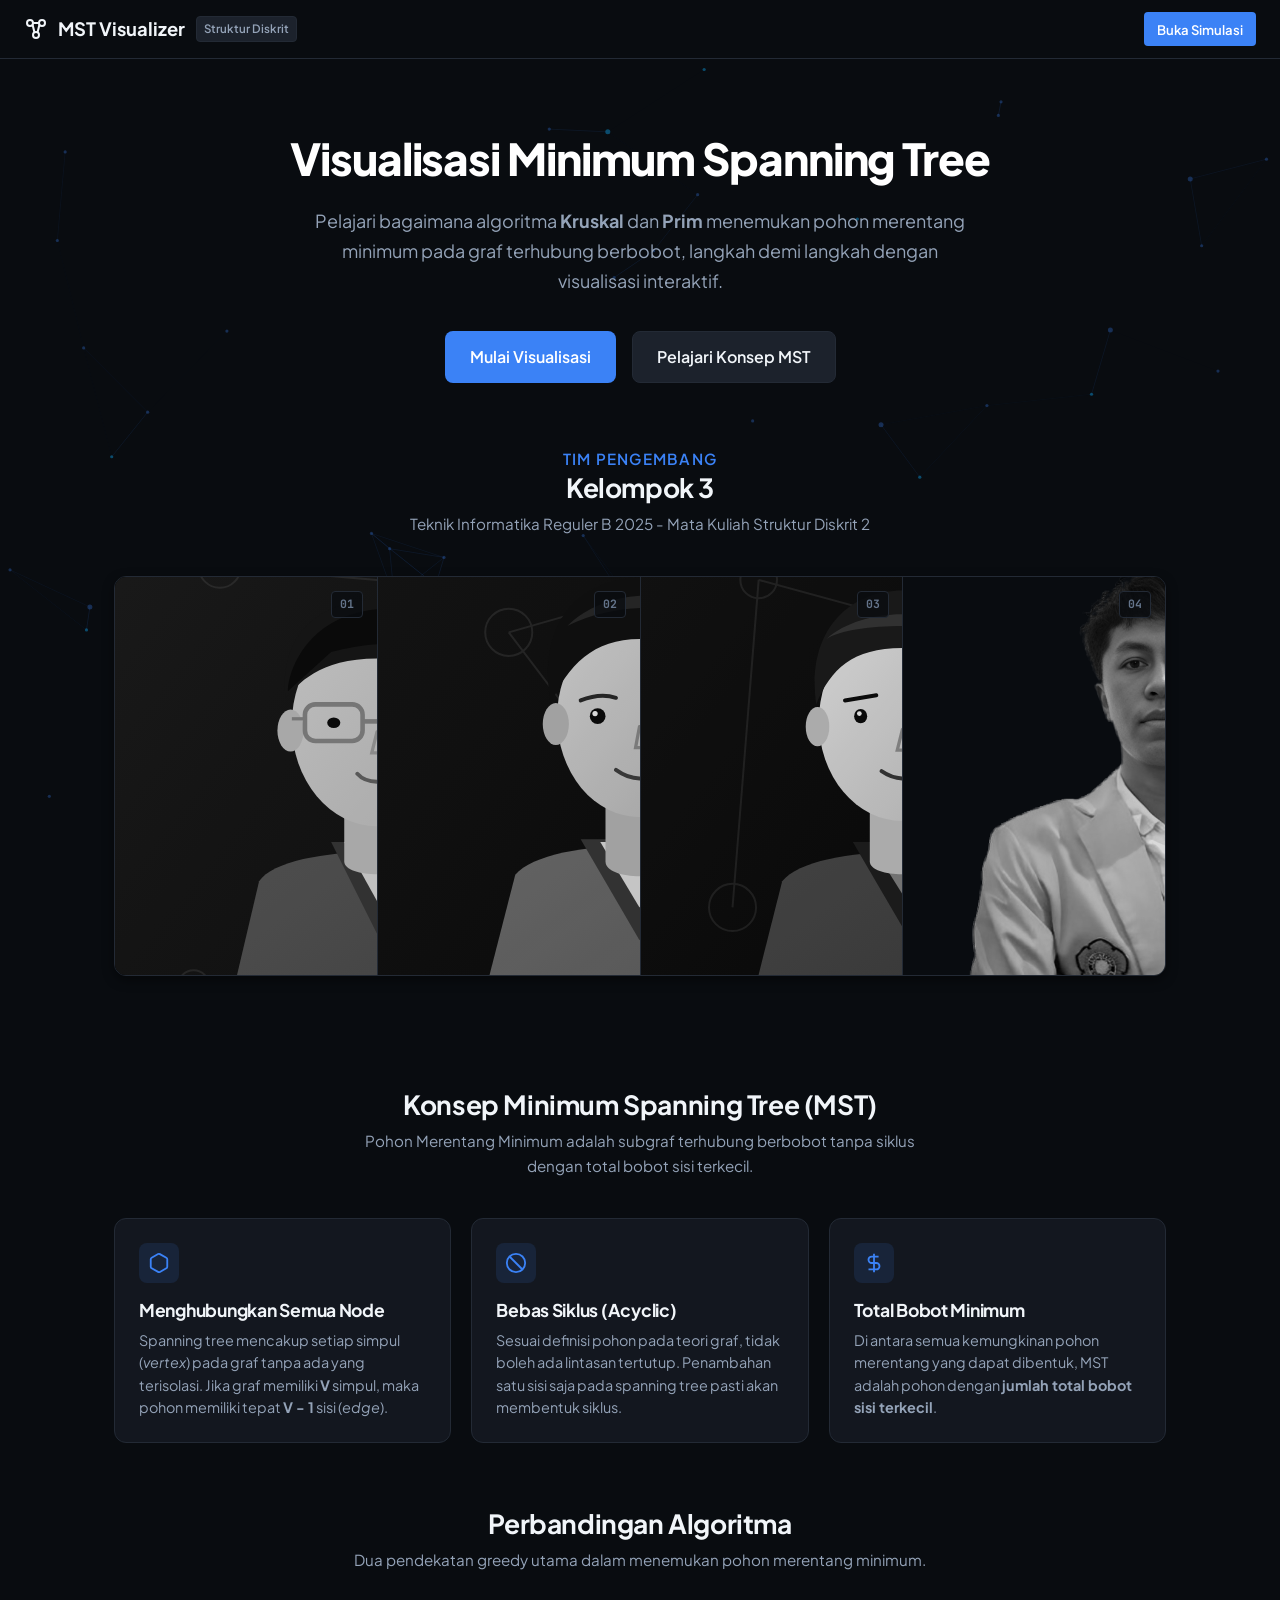
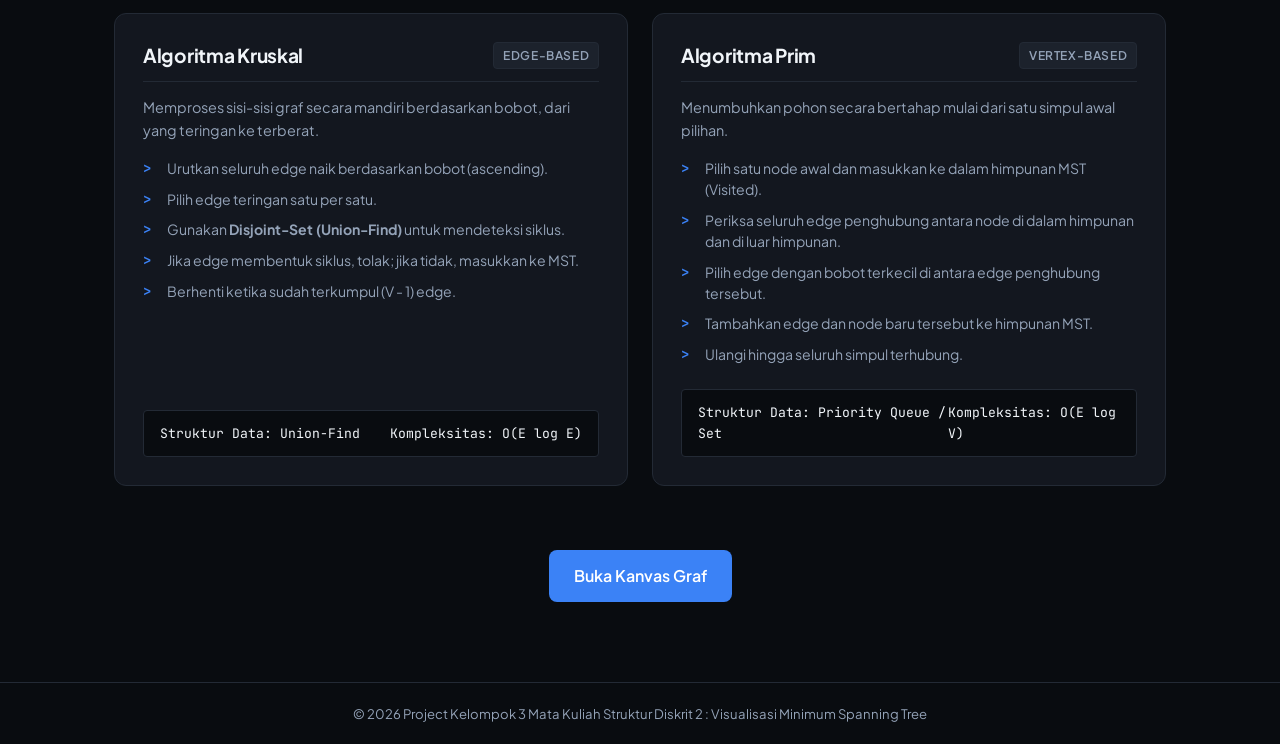
==== index.html @ ee979cd3 "fix: member card responsive problem" ====
<!DOCTYPE html>
<html lang="id">
<head>
  <meta charset="UTF-8">
  <meta name="viewport" content="width=device-width, initial-scale=1.0">
  <title>Visualisasi Minimum Spanning Tree (MST) | Struktur Diskrit</title>
  <link rel="stylesheet" href="css/base.css">
  <link rel="stylesheet" href="css/landing.css">
</head>
<body>
  <!-- Kanvas Partikel Interaktif Latar Belakang -->
  <canvas id="bg-particles" class="bg-particles-canvas" aria-hidden="true"></canvas>

  <!-- Site Header -->
  <header class="site-header">
    <div class="header-container">
      <a href="index.html" class="logo">
        <svg width="24" height="24" viewBox="0 0 24 24" fill="none" stroke="currentColor" stroke-width="2" aria-hidden="true">
          <circle cx="6" cy="6" r="3"></circle>
          <circle cx="18" cy="6" r="3"></circle>
          <circle cx="12" cy="18" r="3"></circle>
          <line x1="8.5" y1="7.5" x2="10.5" y2="15.5"></line>
          <line x1="15.5" y1="7.5" x2="13.5" y2="15.5"></line>
          <line x1="9" y1="6" x2="15" y2="6"></line>
        </svg>
        <span>MST Visualizer</span>
        <span class="logo-badge">Struktur Diskrit</span>
      </a>

      <nav>
        <a href="app.html" class="btn btn-primary btn-sm">Buka Simulasi</a>
      </nav>
    </div>
  </header>

  <!-- Hero Section -->
  <main>
    <section class="landing-hero">
      <h1 class="hero-title">Visualisasi Minimum Spanning Tree</h1>
      <p class="hero-description">
        Pelajari bagaimana algoritma <strong>Kruskal</strong> dan <strong>Prim</strong> menemukan pohon merentang minimum pada graf terhubung berbobot, langkah demi langkah dengan visualisasi interaktif.
      </p>
      <div class="hero-cta">
        <a href="app.html" class="btn btn-primary btn-lg">
          Mulai Visualisasi
        </a>
        <a href="#penjelasan" class="btn btn-secondary btn-lg">Pelajari Konsep MST</a>
      </div>
    </section>

    <!-- Section Anggota Kelompok -->
    <section class="team-section">
      <div class="section-header">
        <p class="section-subtitle-tag">Tim Pengembang</p>
        <h2>Kelompok 3</h2>
        <p>Teknik Informatika Reguler B 2025 - Mata Kuliah Struktur Diskrit 2</p>
      </div>
      
      <!-- 4 Card Berdempet (Foto Setengah -> Hover Tampil Penuh + Nama & NIM) -->
      <div class="team-strip" role="region" aria-label="Daftar Anggota Kelompok">
        <!-- Anggota 1 -->
        <article class="team-card" tabindex="0">
          <div class="team-photo-wrap">
            <img src="images/member-1.svg" alt="Foto Sabil Alaudin" class="team-photo" loading="lazy">
            <span class="team-peek-badge">01</span>
          </div>
          <div class="team-info">
            <h3 class="team-name">Sabil Alaudin</h3>
            <div class="team-meta-row">
              <span class="team-nim">09021282530121</span>
              <span class="team-role">Algoritma MST</span>
            </div>
          </div>
        </article>

        <!-- Anggota 2 -->
        <article class="team-card" tabindex="0">
          <div class="team-photo-wrap">
            <img src="images/member-2.svg" alt="Foto Muhammad Syehan Fahrezi Prashya" class="team-photo" loading="lazy">
            <span class="team-peek-badge">02</span>
          </div>
          <div class="team-info">
            <h3 class="team-name">Muhammad Syehan Fahrezi Prashya</h3>
            <div class="team-meta-row">
              <span class="team-nim">09021282530051</span>
              <span class="team-role">Perancang Graf</span>
            </div>
          </div>
        </article>

        <!-- Anggota 3 -->
        <article class="team-card" tabindex="0">
          <div class="team-photo-wrap">
            <img src="images/member-3.svg" alt="Foto Rafa Rasyad Anfero" class="team-photo" loading="lazy">
            <span class="team-peek-badge">03</span>
          </div>
          <div class="team-info">
            <h3 class="team-name">Rafa Rasyad Anfero</h3>
            <div class="team-meta-row">
              <span class="team-nim">09021282530057</span>
              <span class="team-role">Interaktivitas State</span>
            </div>
          </div>
        </article>

        <!-- Anggota 4 -->
        <article class="team-card" tabindex="0">
          <div class="team-photo-wrap">
            <img src="images/nigga.png" alt="Foto M. Aditia Putra Pratama" class="team-photo" loading="lazy">
            <span class="team-peek-badge">04</span>
          </div>
          <div class="team-info">
            <h3 class="team-name">M. Aditia Putra Pratama</h3>
            <div class="team-meta-row">
              <span class="team-nim">09021282530045</span>
              <span class="team-role">Visualisasi &amp; UI</span>
            </div>
          </div>
        </article>
      </div>
    </section>

    <!-- Konsep Dasar MST -->
    <section id="penjelasan" class="section-container">
      <div class="section-header">
        <h2>Konsep Minimum Spanning Tree (MST)</h2>
        <p>Pohon Merentang Minimum adalah subgraf terhubung berbobot tanpa siklus dengan total bobot sisi terkecil.</p>
      </div>

      <div class="concept-grid">
        <div class="concept-card">
          <div class="concept-icon">
            <svg width="22" height="22" viewBox="0 0 24 24" fill="none" stroke="currentColor" stroke-width="2" aria-hidden="true">
              <path d="M21 16V8a2 2 0 0 0-1-1.73l-7-4a2 2 0 0 0-2 0l-7 4A2 2 0 0 0 3 8v8a2 2 0 0 0 1 1.73l7 4a2 2 0 0 0 2 0l7-4A2 2 0 0 0 21 16z"></path>
            </svg>
          </div>
          <h3>Menghubungkan Semua Node</h3>
          <p>
            Spanning tree mencakup setiap simpul (<em>vertex</em>) pada graf tanpa ada yang terisolasi. Jika graf memiliki <strong>V</strong> simpul, maka pohon memiliki tepat <strong>V - 1</strong> sisi (<em>edge</em>).
          </p>
        </div>

        <div class="concept-card">
          <div class="concept-icon">
            <svg width="22" height="22" viewBox="0 0 24 24" fill="none" stroke="currentColor" stroke-width="2" aria-hidden="true">
              <circle cx="12" cy="12" r="10"></circle>
              <line x1="4.93" y1="4.93" x2="19.07" y2="19.07"></line>
            </svg>
          </div>
          <h3>Bebas Siklus (Acyclic)</h3>
          <p>
            Sesuai definisi pohon pada teori graf, tidak boleh ada lintasan tertutup. Penambahan satu sisi saja pada spanning tree pasti akan membentuk siklus.
          </p>
        </div>

        <div class="concept-card">
          <div class="concept-icon">
            <svg width="22" height="22" viewBox="0 0 24 24" fill="none" stroke="currentColor" stroke-width="2" aria-hidden="true">
              <path d="M12 2v20M17 5H9.5a3.5 3.5 0 0 0 0 7h5a3.5 3.5 0 0 1 0 7H6"></path>
            </svg>
          </div>
          <h3>Total Bobot Minimum</h3>
          <p>
            Di antara semua kemungkinan pohon merentang yang dapat dibentuk, MST adalah pohon dengan <strong>jumlah total bobot sisi terkecil</strong>.
          </p>
        </div>
      </div>

      <!-- Algoritma yang Tersedia -->
      <div class="section-header">
        <h2>Perbandingan Algoritma</h2>
        <p>Dua pendekatan greedy utama dalam menemukan pohon merentang minimum.</p>
      </div>

      <div class="algo-comparison-grid">
        <!-- Kartu Kruskal -->
        <div class="comparison-card">
          <div class="comparison-header">
            <h3>Algoritma Kruskal</h3>
            <span class="comparison-tag">Edge-Based</span>
          </div>
          <p class="text-muted">
            Memproses sisi-sisi graf secara mandiri berdasarkan bobot, dari yang teringan ke terberat.
          </p>
          <ul class="step-flow-list">
            <li>Urutkan seluruh edge naik berdasarkan bobot (ascending).</li>
            <li>Pilih edge teringan satu per satu.</li>
            <li>Gunakan <strong>Disjoint-Set (Union-Find)</strong> untuk mendeteksi siklus.</li>
            <li>Jika edge membentuk siklus, tolak; jika tidak, masukkan ke MST.</li>
            <li>Berhenti ketika sudah terkumpul (V - 1) edge.</li>
          </ul>
          <div class="meta-box">
            <span>Struktur Data: Union-Find</span>
            <span>Kompleksitas: O(E log E)</span>
          </div>
        </div>

        <!-- Kartu Prim -->
        <div class="comparison-card">
          <div class="comparison-header">
            <h3>Algoritma Prim</h3>
            <span class="comparison-tag">Vertex-Based</span>
          </div>
          <p class="text-muted">
            Menumbuhkan pohon secara bertahap mulai dari satu simpul awal pilihan.
          </p>
          <ul class="step-flow-list">
            <li>Pilih satu node awal dan masukkan ke dalam himpunan MST (Visited).</li>
            <li>Periksa seluruh edge penghubung antara node di dalam himpunan dan di luar himpunan.</li>
            <li>Pilih edge dengan bobot terkecil di antara edge penghubung tersebut.</li>
            <li>Tambahkan edge dan node baru tersebut ke himpunan MST.</li>
            <li>Ulangi hingga seluruh simpul terhubung.</li>
          </ul>
          <div class="meta-box">
            <span>Struktur Data: Priority Queue / Set</span>
            <span>Kompleksitas: O(E log V)</span>
          </div>
        </div>
      </div>

      <!-- Call to Action Banner -->
      <div style="text-align: center; margin-top: 4rem;">
        <a href="app.html" class="btn btn-primary btn-lg">
          Buka Kanvas Graf
        </a>
      </div>
    </section>
  </main>

  <!-- Site Footer -->
  <footer class="site-footer">
    <p>&copy; 2026 Project Kelompok 3 Mata Kuliah Struktur Diskrit 2 : Visualisasi Minimum Spanning Tree</p>
  </footer>

  <!-- Script Partikel Latar Belakang -->
  <script src="js/particles.js"></script>
</body>
</html>
---- css/base.css ----
/* ==========================================================================
   BASE.CSS
   Variabel global, tipografi terarah, tombol solid, dan komponen dasar.
   Tema: Deep Obsidian Dark (Crafted Dark Mode).
   Mematuhi pedoman anti-slop: tanpa gradient glow klise, tanpa glassmorphism
   berlebihan, palet terbatas 2-3 warna inti + 1 aksen, dan kontras tinggi.
   ========================================================================== */

@import url('https://fonts.googleapis.com/css2?family=Plus+Jakarta+Sans:wght@400;500;600;700;800&family=JetBrains+Mono:wght@400;500;600;700&display=swap');

:root {
  /* Palet Dark Mode Terarah (Obsidian & Slate) */
  --bg-primary: #090c10;       /* Latar utama gelap pekat */
  --bg-secondary: #13171f;     /* Permukaan kartu & sidebar */
  --bg-tertiary: #1c222c;      /* Elemen sekunder / input */
  --bg-elevated: #242c38;      /* Elemen hover & dropdown */

  --text-main: #f1f5f9;        /* Teks utama (kontras tinggi, WCAG AA pass) */
  --text-muted: #94a3b8;       /* Teks sekunder yang nyaman dibaca */
  --text-dim: #64748b;         /* Label & metadata pendukung */

  --primary: #3b82f6;          /* Biru teknis terarah */
  --primary-hover: #2563eb;
  --primary-subtle: rgba(59, 130, 246, 0.12);

  --accent: #0ea5e9;           /* Aksen fungsional tunggal */

  /* Warna Status Algoritma MST (Jelas & Fungsional) */
  --color-idle: #64748b;       /* Abu-abu: belum diproses */
  --color-check: #f59e0b;      /* Kuning: sedang diperiksa */
  --color-accept: #10b981;     /* Hijau: diterima masuk MST */
  --color-reject: #ef4444;     /* Merah: ditolak karena siklus */

  --border-subtle: #232a35;
  --border-strong: #333d4d;
  --border-focus: #3b82f6;

  /* Elevasi Fungsional (Bukan Glow Liar) */
  --shadow-sm: 0 1px 2px rgba(0, 0, 0, 0.35);
  --shadow-md: 0 4px 12px rgba(0, 0, 0, 0.45);
  --shadow-lg: 0 8px 24px rgba(0, 0, 0, 0.55);

  --radius-sm: 4px;
  --radius-md: 8px;
  --radius-lg: 12px;

  /* Tipografi Terarah: Sans terstruktur untuk UI/Baca, Monospace eksklusif untuk data/NIM/kode */
  --font-family: 'Plus Jakarta Sans', -apple-system, BlinkMacSystemFont, 'Segoe UI', Roboto, Helvetica, Arial, sans-serif;
  --font-mono: 'JetBrains Mono', ui-monospace, SFMono-Regular, Menlo, Monaco, Consolas, monospace;

  --transition-fast: 0.15s ease;
  --transition-normal: 0.2s ease;
}

*, *::before, *::after {
  box-sizing: border-box;
  margin: 0;
  padding: 0;
}

body {
  font-family: var(--font-family);
  background-color: var(--bg-primary);
  color: var(--text-main);
  line-height: 1.6;
  min-height: 100vh;
  display: flex;
  flex-direction: column;
  -webkit-font-smoothing: antialiased;
}

a {
  color: var(--primary);
  text-decoration: none;
  transition: color var(--transition-fast);
  cursor: pointer;
}

a:hover,
a:focus,
a:active {
  color: #60a5fa;
  text-decoration: none;
}

/* Tipografi */
h1, h2, h3, h4 {
  color: var(--text-main);
  font-weight: 700;
  line-height: 1.25;
  letter-spacing: -0.015em;
}

h1 { font-size: 2.25rem; }
h2 { font-size: 1.65rem; }
h3 { font-size: 1.2rem; }
h4 { font-size: 1rem; }

p {
  color: var(--text-muted);
}

/* Tombol Solid & Fungsional */
.btn {
  display: inline-flex;
  align-items: center;
  justify-content: center;
  gap: 0.5rem;
  padding: 0.55rem 1.15rem;
  font-size: 0.9rem;
  font-weight: 600;
  border-radius: var(--radius-md);
  border: 1px solid transparent;
  cursor: pointer;
  transition: background-color var(--transition-fast), border-color var(--transition-fast), transform var(--transition-fast);
  user-select: none;
  text-decoration: none;
  white-space: nowrap;
}

.btn:focus-visible {
  outline: 2px solid var(--border-focus);
  outline-offset: 2px;
}

.btn:disabled {
  opacity: 0.45;
  cursor: not-allowed;
  pointer-events: none;
}

.btn-primary {
  background-color: var(--primary);
  color: #ffffff;
}
.btn-primary:hover:not(:disabled) {
  background-color: var(--primary-hover);
}

.btn-secondary {
  background-color: var(--bg-tertiary);
  color: var(--text-main);
  border-color: var(--border-subtle);
}
.btn-secondary:hover:not(:disabled) {
  background-color: var(--bg-elevated);
  border-color: var(--border-strong);
}

.btn-outline {
  background: transparent;
  color: var(--text-main);
  border-color: var(--border-strong);
}
.btn-outline:hover:not(:disabled) {
  background: var(--bg-secondary);
  border-color: var(--text-muted);
}

.btn-danger {
  background-color: rgba(239, 68, 68, 0.12);
  color: #f87171;
  border-color: rgba(239, 68, 68, 0.3);
}
.btn-danger:hover:not(:disabled) {
  background-color: #ef4444;
  color: #ffffff;
}

.btn-sm {
  padding: 0.35rem 0.75rem;
  font-size: 0.82rem;
  border-radius: var(--radius-sm);
}

.btn-lg {
  padding: 0.75rem 1.5rem;
  font-size: 1rem;
  border-radius: var(--radius-md);
}

/* Kartu Solid */
.card {
  background: var(--bg-secondary);
  border: 1px solid var(--border-subtle);
  border-radius: var(--radius-lg);
  padding: 1.5rem;
  box-shadow: var(--shadow-sm);
}

/* Badge Status Fungsional */
.badge {
  display: inline-flex;
  align-items: center;
  padding: 0.2rem 0.55rem;
  font-size: 0.75rem;
  font-weight: 600;
  text-transform: uppercase;
  letter-spacing: 0.04em;
  border-radius: var(--radius-sm);
}

.badge-idle {
  background: rgba(100, 116, 139, 0.15);
  color: var(--color-idle);
  border: 1px solid rgba(100, 116, 139, 0.35);
}
.badge-check {
  background: rgba(245, 158, 11, 0.15);
  color: var(--color-check);
  border: 1px solid rgba(245, 158, 11, 0.35);
}
.badge-accept {
  background: rgba(16, 185, 129, 0.15);
  color: var(--color-accept);
  border: 1px solid rgba(16, 185, 129, 0.35);
}
.badge-reject {
  background: rgba(239, 68, 68, 0.15);
  color: var(--color-reject);
  border: 1px solid rgba(239, 68, 68, 0.35);
}

/* Toast Notifikasi */
.toast-container {
  position: fixed;
  top: 1.25rem;
  right: 1.25rem;
  z-index: 9999;
  display: flex;
  flex-direction: column;
  gap: 0.5rem;
  pointer-events: none;
}

.toast {
  pointer-events: auto;
  min-width: 260px;
  max-width: 400px;
  padding: 0.85rem 1.15rem;
  border-radius: var(--radius-md);
  background: var(--bg-secondary);
  border: 1px solid var(--border-strong);
  border-left: 4px solid var(--primary);
  box-shadow: var(--shadow-md);
  color: var(--text-main);
  font-size: 0.88rem;
  animation: slideIn 0.25s ease-out;
  transition: opacity 0.25s, transform 0.25s;
}

.toast.toast-error {
  border-left-color: var(--color-reject);
  background: #1a1215;
}

.toast.toast-success {
  border-left-color: var(--color-accept);
  background: #0f1c17;
}

.toast.toast-warning {
  border-left-color: var(--color-check);
  background: #1c1810;
}

@keyframes slideIn {
  from {
    opacity: 0;
    transform: translateY(-8px);
  }
  to {
    opacity: 1;
    transform: translateY(0);
  }
}

/* Header & Footer */
.site-header {
  border-bottom: 1px solid var(--border-subtle);
  background: var(--bg-primary);
  position: sticky;
  top: 0;
  z-index: 50;
}

.header-container {
  max-width: 1280px;
  margin: 0 auto;
  padding: 0.75rem 1.5rem;
  display: flex;
  align-items: center;
  justify-content: space-between;
}

.logo {
  display: flex;
  align-items: center;
  gap: 0.65rem;
  font-weight: 700;
  font-size: 1.15rem;
  color: var(--text-main);
  text-decoration: none;
}

.logo-badge {
  background: var(--bg-tertiary);
  color: var(--text-muted);
  border: 1px solid var(--border-subtle);
  font-size: 0.72rem;
  padding: 0.15rem 0.45rem;
  border-radius: var(--radius-sm);
  font-weight: 600;
}

.site-footer {
  margin-top: auto;
  border-top: 1px solid var(--border-subtle);
  padding: 1.25rem 1.5rem;
  text-align: center;
  font-size: 0.82rem;
  color: var(--text-dim);
  background: var(--bg-primary);
}

/* Responsivitas Mobile */
@media (max-width: 640px) {
  h1 { font-size: 1.75rem; }
  h2 { font-size: 1.35rem; }
  h3 { font-size: 1.1rem; }

  .header-container {
    padding: 0.65rem 1rem;
  }

  .logo {
    font-size: 1rem;
    gap: 0.5rem;
  }

  .logo svg {
    width: 22px;
    height: 22px;
  }

  .logo-badge {
    display: none;
  }

  .toast-container {
    top: 1rem;
    right: 1rem;
    left: 1rem;
  }

  .toast {
    min-width: 0;
    max-width: 100%;
    padding: 0.75rem 1rem;
    font-size: 0.85rem;
  }
}
---- css/landing.css ----
/* ==========================================================================
   LANDING.CSS
   Styling untuk Landing Page (index.html).
   Desain: Obsidian Dark terarah, fokus pada keterbacaan materi & visual graf.
   ========================================================================== */

/* Canvas Partikel Graf Latar Belakang */
.bg-particles-canvas {
  position: fixed;
  top: 0;
  left: 0;
  width: 100%;
  height: 100%;
  z-index: 0;
  pointer-events: none;
  opacity: 0.65;
}

/* Memastikan konten landing page berada di atas kanvas partikel */
.site-header,
main,
.site-footer {
  position: relative;
  z-index: 1;
}

.landing-hero {
  text-align: center;
  padding: 4.5rem 1.5rem 2.5rem;
  max-width: 820px;
  margin: 0 auto;
}

.hero-subtitle-tag {
  color: var(--primary);
  font-size: 0.85rem;
  font-weight: 600;
  text-transform: uppercase;
  letter-spacing: 0.08em;
  margin-bottom: 0.75rem;
}

.hero-title {
  font-size: 2.75rem;
  font-weight: 800;
  letter-spacing: -0.025em;
  margin-bottom: 1.25rem;
  color: #ffffff;
}

.hero-description {
  font-size: 1.125rem;
  color: var(--text-muted);
  max-width: 680px;
  margin: 0 auto 2.25rem;
  line-height: 1.65;
}

.hero-cta {
  display: flex;
  justify-content: center;
  gap: 1rem;
  flex-wrap: wrap;
}

/* Bagian Konten Edukatif */
.section-container {
  max-width: 1100px;
  margin: 0 auto;
  padding: 3rem 1.5rem 5rem;
}

.section-header {
  text-align: center;
  margin-bottom: 2.5rem;
}

.section-header h2 {
  margin-bottom: 0.5rem;
}

.section-header p {
  max-width: 580px;
  margin: 0 auto;
  font-size: 0.95rem;
}

/* Grid Konsep Dasar MST */
.concept-grid {
  display: grid;
  grid-template-columns: repeat(3, 1fr);
  gap: 1.25rem;
  margin-bottom: 4rem;
}

@media (max-width: 900px) {
  .concept-grid {
    grid-template-columns: 1fr;
  }
}

.concept-card {
  background: var(--bg-secondary);
  border: 1px solid var(--border-subtle);
  border-radius: var(--radius-lg);
  padding: 1.5rem;
  transition: border-color var(--transition-fast);
}

.concept-card:hover {
  border-color: var(--border-strong);
}

.concept-icon {
  width: 40px;
  height: 40px;
  border-radius: var(--radius-md);
  background: var(--primary-subtle);
  color: var(--primary);
  display: flex;
  align-items: center;
  justify-content: center;
  margin-bottom: 1rem;
}

.concept-card h3 {
  margin-bottom: 0.5rem;
  font-size: 1.1rem;
}

.concept-card p {
  font-size: 0.9rem;
  line-height: 1.55;
}

/* Perbandingan Algoritma Kruskal vs Prim */
.algo-comparison-grid {
  display: grid;
  grid-template-columns: 1fr 1fr;
  gap: 1.5rem;
}

@media (max-width: 768px) {
  .algo-comparison-grid {
    grid-template-columns: 1fr;
  }
}

.comparison-card {
  background: var(--bg-secondary);
  border: 1px solid var(--border-subtle);
  border-radius: var(--radius-lg);
  padding: 1.75rem;
  display: flex;
  flex-direction: column;
}

.comparison-header {
  display: flex;
  align-items: center;
  justify-content: space-between;
  margin-bottom: 0.85rem;
  padding-bottom: 0.75rem;
  border-bottom: 1px solid var(--border-subtle);
}

.comparison-tag {
  font-size: 0.75rem;
  font-weight: 600;
  text-transform: uppercase;
  letter-spacing: 0.05em;
  padding: 0.2rem 0.55rem;
  border-radius: var(--radius-sm);
  background: var(--bg-tertiary);
  color: var(--text-muted);
  border: 1px solid var(--border-subtle);
}

.comparison-card > p {
  font-size: 0.9rem;
  margin-bottom: 1rem;
}

.step-flow-list {
  list-style: none;
  margin-bottom: 1.5rem;
  display: flex;
  flex-direction: column;
  gap: 0.6rem;
}

.step-flow-list li {
  position: relative;
  padding-left: 1.5rem;
  color: var(--text-muted);
  font-size: 0.88rem;
  line-height: 1.5;
}

.step-flow-list li::before {
  content: '>';
  position: absolute;
  left: 0;
  color: var(--primary);
  font-weight: 700;
  font-family: var(--font-mono);
}

.meta-box {
  background: var(--bg-primary);
  border: 1px solid var(--border-subtle);
  border-radius: var(--radius-sm);
  padding: 0.75rem 1rem;
  margin-top: auto;
  font-size: 0.82rem;
  font-family: var(--font-mono);
  color: var(--text-main);
  display: flex;
  justify-content: space-between;
}

/* ==========================================================================
   Section Anggota Kelompok
   4 Card Berdempet dengan Efek Hover Animasi (Foto Setengah -> Penuh + Info)
   ========================================================================== */

.team-section {
  max-width: 1100px;
  margin: 0 auto;
  padding: 1.5rem 1.5rem 4rem;
}

.section-subtitle-tag {
  color: var(--primary);
  font-size: 0.82rem;
  font-weight: 600;
  text-transform: uppercase;
  letter-spacing: 0.08em;
  margin-bottom: 0.5rem;
}

/* Strip 4 Kartu Berdempet (Contiguous Strip) */
.team-strip {
  display: flex;
  background: var(--bg-secondary);
  border: 1px solid var(--border-subtle);
  border-radius: var(--radius-lg);
  overflow: hidden;
  box-shadow: var(--shadow-md);
  margin-top: 1.5rem;
}

.team-card {
  position: relative;
  overflow: hidden;
  display: flex;
  flex-direction: column;
  justify-content: flex-end;
  background: var(--bg-primary);
  cursor: pointer;
  outline: none;
}

/* Frame Foto: Mengisi 100% tinggi penuh kartu dari atas sampai bawah */
.team-photo-wrap {
  position: absolute;
  top: 0;
  left: 0;
  width: 100%;
  height: 100%; /* Height foto 100% full */
  overflow: hidden;
  background: var(--bg-primary);
}

/* Foto: Awalnya 200% lebar (kiri ke tengah) & Efek Hitam-Putih (Tanpa Warna) */
.team-photo {
  position: absolute;
  top: 0;
  left: 0;
  width: 200%;
  height: 100%;
  max-width: none;
  object-fit: cover;
  object-position: left center;
  display: block;
  /* Efek tanpa warna (Hitam-Putih / Grayscale) sebelum di-hover */
  filter: grayscale(100%) contrast(1.1) brightness(0.85);
  transition: width 0.5s cubic-bezier(0.16, 1, 0.3, 1),
              filter 0.45s ease,
              transform 0.5s cubic-bezier(0.16, 1, 0.3, 1);
}

/* Label Nomor Identitas Anggota */
.team-peek-badge {
  position: absolute;
  top: 0.85rem;
  right: 0.85rem;
  font-size: 0.72rem;
  font-weight: 700;
  font-family: var(--font-mono);
  color: var(--text-dim);
  background: rgba(9, 12, 16, 0.78);
  border: 1px solid var(--border-subtle);
  padding: 0.2rem 0.5rem;
  border-radius: var(--radius-sm);
  z-index: 3;
  transition: color var(--transition-fast), border-color var(--transition-fast);
}

/* Area Informasi Nama dan NIM Meluncur di Bagian Bawah Foto */
.team-info {
  position: relative;
  z-index: 2;
  padding: 1.25rem 1.25rem 1.35rem;
  background: linear-gradient(to top, rgba(9, 12, 16, 0.96) 0%, rgba(9, 12, 16, 0.82) 75%, transparent 100%);
  transform: translateY(100%);
  opacity: 0;
  transition: transform 0.45s cubic-bezier(0.16, 1, 0.3, 1),
              opacity 0.4s ease;
}

.team-name {
  font-size: 1.02rem;
  font-weight: 700;
  color: var(--text-main);
  line-height: 1.3;
  margin-bottom: 0.45rem;
}

.team-meta-row {
  display: flex;
  align-items: center;
  justify-content: space-between;
  gap: 0.5rem;
  flex-wrap: wrap;
}

/* NIM: Menggunakan font-mono secara terarah sesuai kaidah tipografi */
.team-nim {
  font-family: var(--font-mono);
  font-size: 0.82rem;
  font-weight: 600;
  color: var(--accent);
  background: rgba(14, 165, 233, 0.1);
  border: 1px solid rgba(14, 165, 233, 0.28);
  border-radius: var(--radius-sm);
  padding: 0.15rem 0.5rem;
  letter-spacing: 0.03em;
}

.team-role {
  font-size: 0.78rem;
  color: var(--text-dim);
}

/* ==========================================================================
   ANIMASI HOVER UNIVERSAL (FOTO & INFO)
   ========================================================================== */

/* Foto transisi: Tampil Penuh (100%) & Warna Normal Kembali (Grayscale 0%) */
.team-card:hover .team-photo,
.team-card:focus-within .team-photo {
  width: 100%; /* Tampil penuh secara horizontal */
  filter: grayscale(0%) contrast(1) brightness(1); /* Warna normal kembali */
  transform: scale(1.02);
}

.team-card:hover .team-peek-badge,
.team-card:focus-within .team-peek-badge {
  color: var(--primary);
  border-color: var(--primary);
}

/* Informasi Nama & NIM meluncur ke atas */
.team-card:hover .team-info,
.team-card:focus-within .team-info {
  transform: translateY(0);
  opacity: 1;
}

/* ==========================================================================
   LAYOUT DESKTOP (> 768px): Accordion Horizontal
   ========================================================================== */
@media (min-width: 769px) {
  .team-strip {
    height: 400px;
    flex-direction: row;
    flex-wrap: nowrap;
  }

  .team-card {
    flex: 1;
    min-width: 0;
    height: 100%;
    border-right: 1px solid var(--border-subtle);
    border-bottom: none;
    transition: flex 0.5s cubic-bezier(0.16, 1, 0.3, 1),
                box-shadow 0.3s ease,
                opacity 0.3s ease;
  }

  .team-card:last-child {
    border-right: none;
  }

  /* Melebar dinamis hanya pada desktop */
  .team-card:hover,
  .team-card:focus-within {
    flex: 2.2;
    z-index: 2;
    box-shadow: 0 0 0 1px var(--primary), var(--shadow-lg);
  }

  /* Kartu lain yang tidak di-hover mengecil proporsional */
  .team-strip:hover .team-card:not(:hover):not(:focus-within) {
    flex: 0.65;
    opacity: 0.75;
  }
}

/* ==========================================================================
   LAYOUT MOBILE & TABLET (<= 768px): Stack Vertikal Stabil (1 Card 1 Baris)
   ========================================================================== */
@media (max-width: 768px) {
  .team-strip {
    height: auto;
    flex-direction: column;
    flex-wrap: nowrap;
  }

  .team-card {
    width: 100% !important;
    max-width: 100% !important;
    flex: none !important; /* Mencegah kartu saling membagi baris */
    height: 310px;
    border-right: none;
    border-bottom: 1px solid var(--border-subtle);
  }

  .team-card:last-child {
    border-bottom: none;
  }

  /* Saat di-hover di mobile: tetap 100% lebar penuh baris */
  .team-card:hover,
  .team-card:focus-within {
    width: 100% !important;
    flex: none !important;
    z-index: 2;
  }

  /* Kartu lain yang tidak di-hover TETAP 100% (tidak pernah berbagi 1 baris) */
  .team-strip:hover .team-card:not(:hover):not(:focus-within) {
    width: 100% !important;
    flex: none !important;
    opacity: 1;
  }
}

/* Responsivitas Elemen Lainnya */
@media (max-width: 640px) {
  .landing-hero {
    padding: 3rem 1rem 2rem;
  }

  .hero-title {
    font-size: 2rem;
  }

  .hero-description {
    font-size: 1rem;
    margin-bottom: 1.75rem;
  }

  .hero-cta {
    flex-direction: column;
  }

  .hero-cta .btn {
    width: 100%;
  }

  .section-container {
    padding: 2rem 1rem 3.5rem;
  }

  .team-section {
    padding: 1rem 1rem 3rem;
  }

  .meta-box {
    flex-direction: column;
    gap: 0.35rem;
  }
}
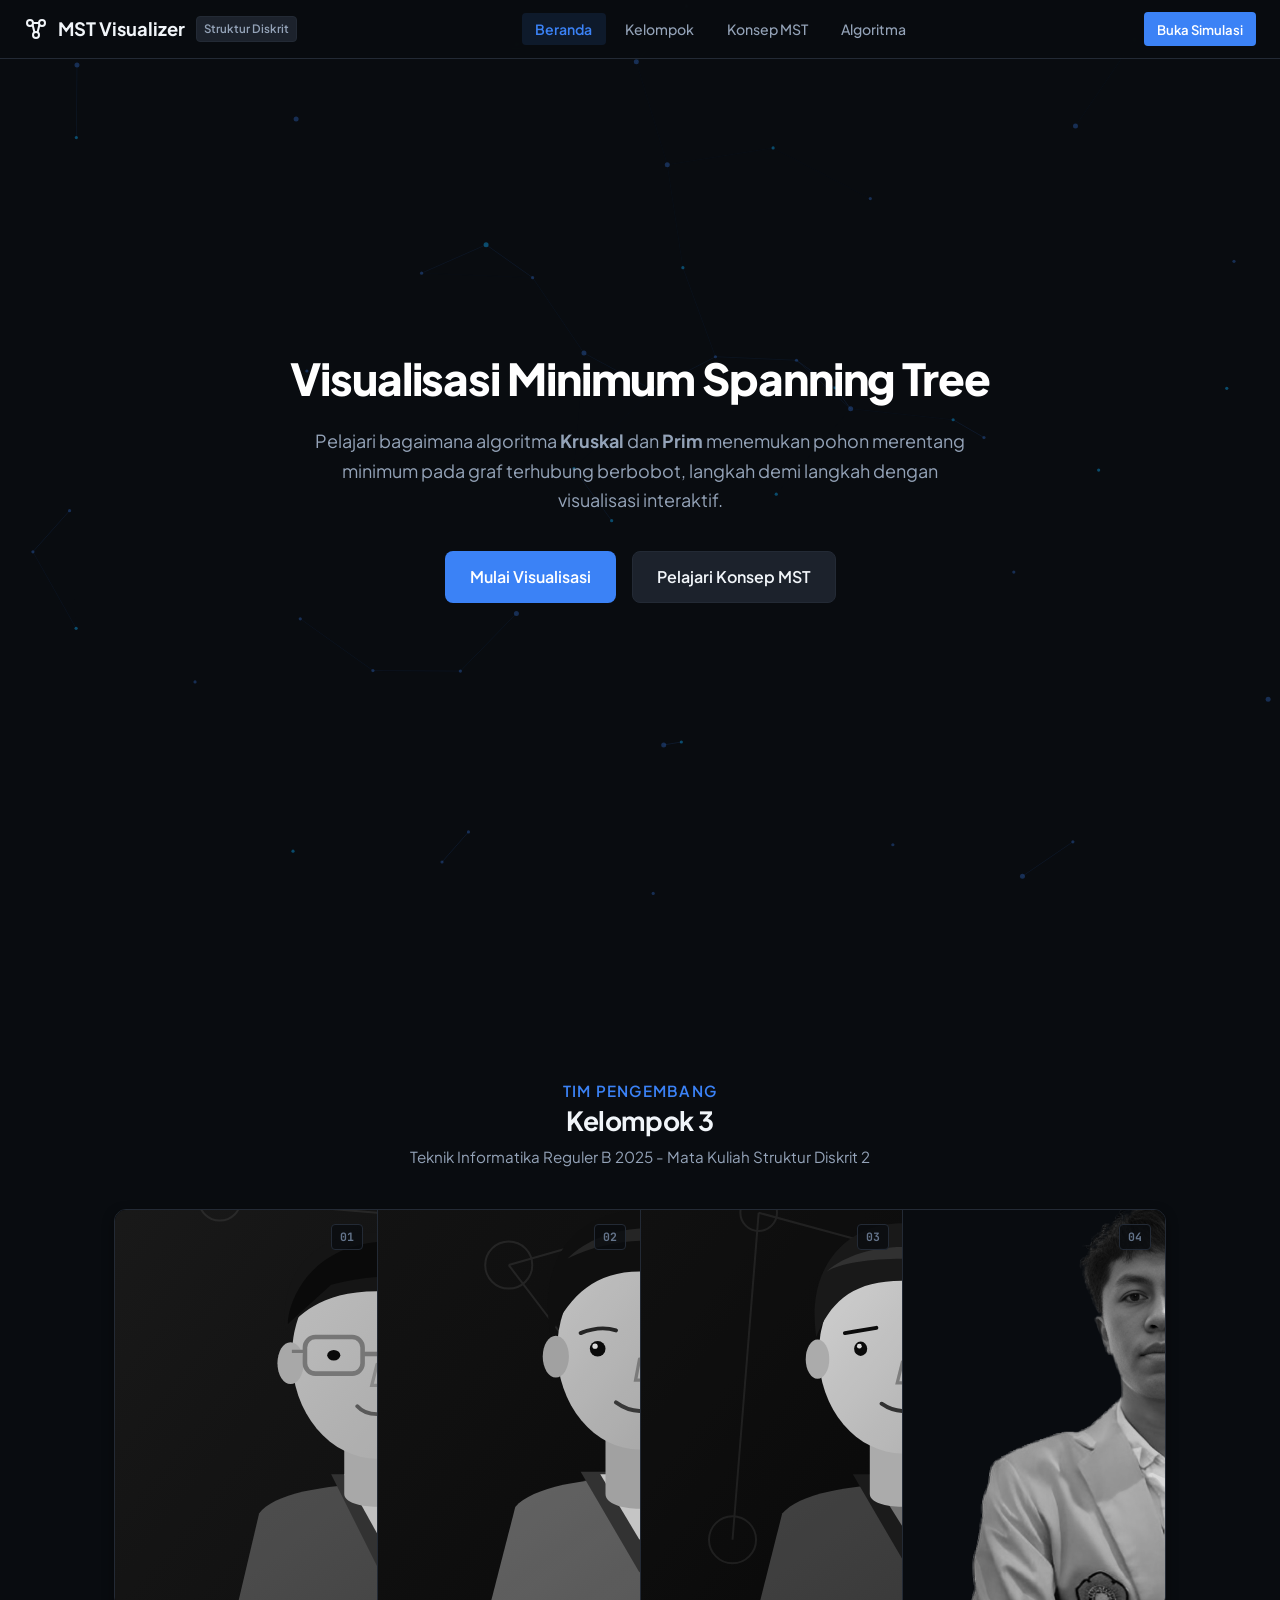
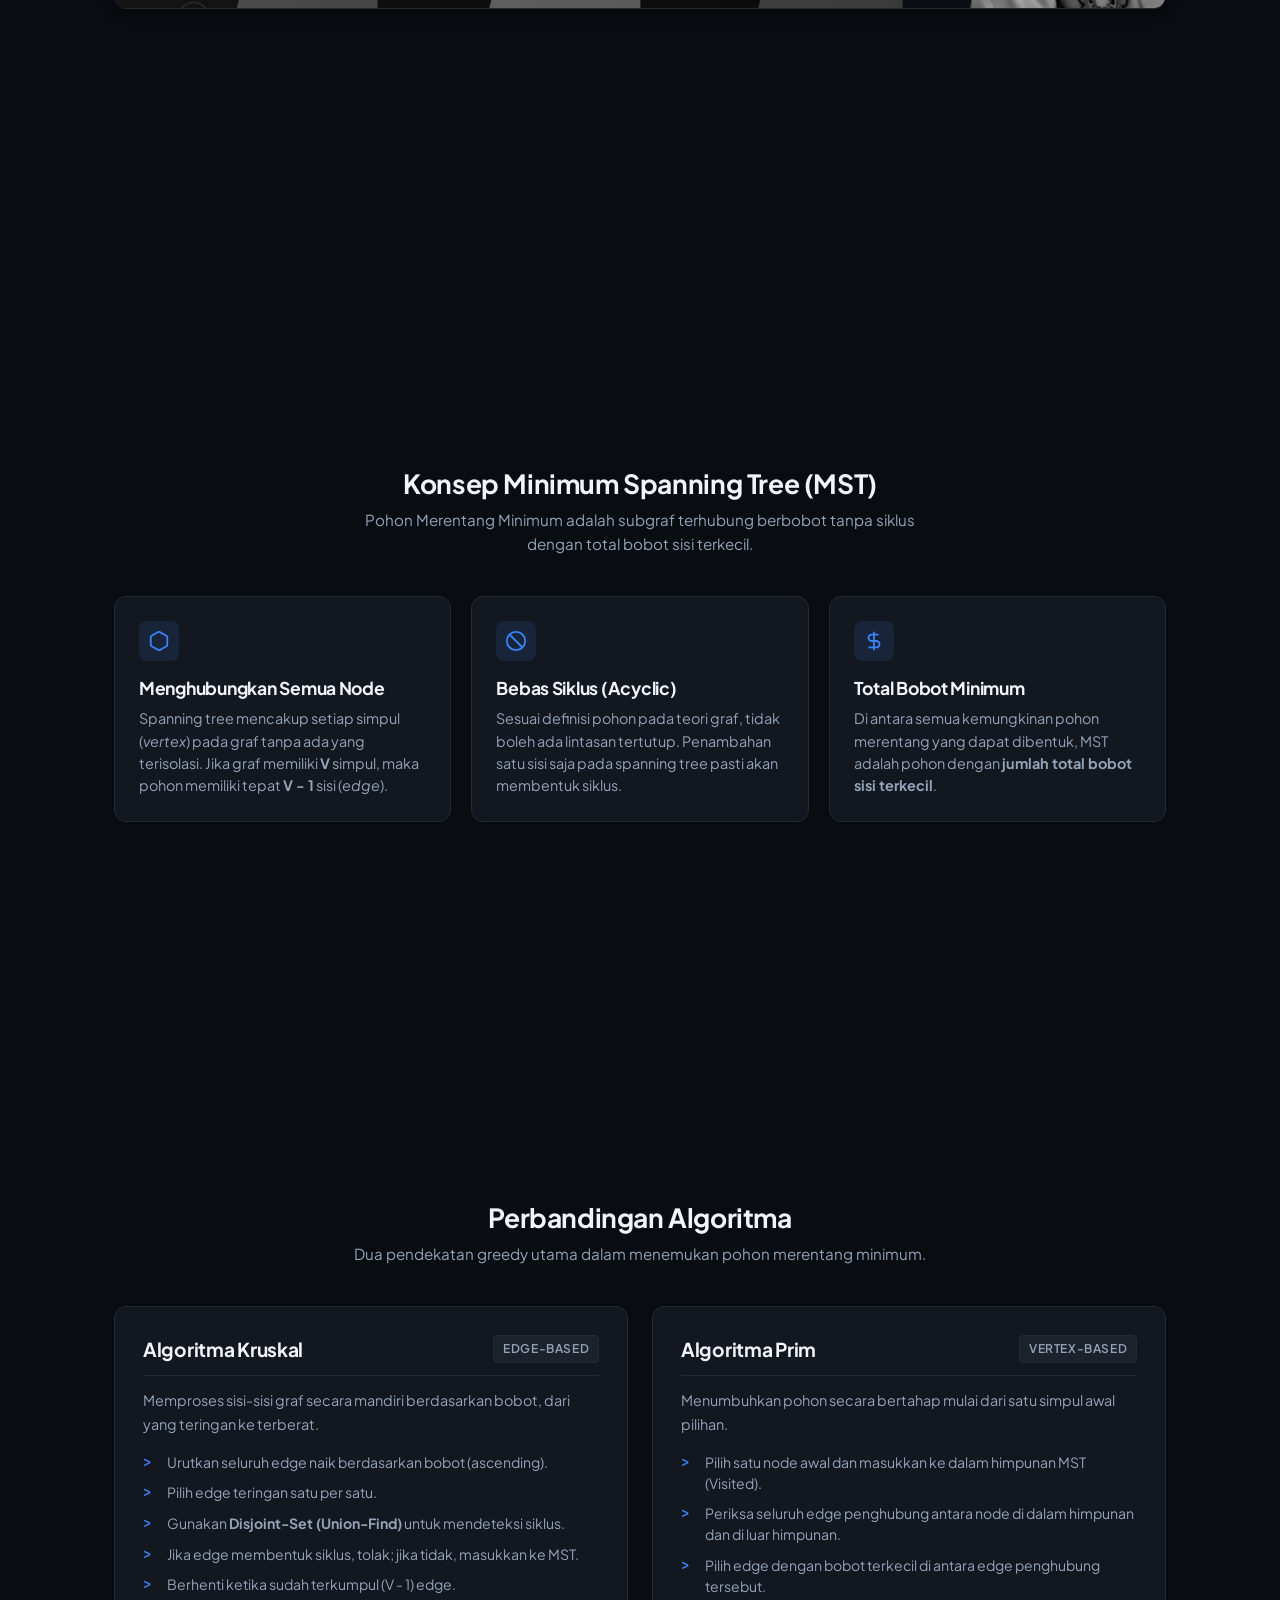
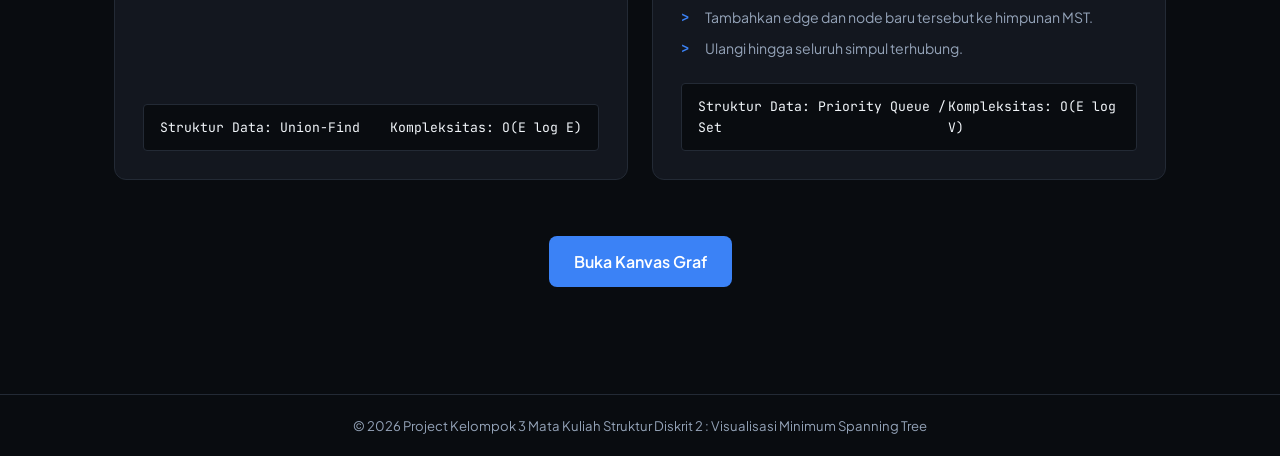
==== commit 1d454301: "feat: add navbar landing" ====
--- a/index.html
+++ b/index.html
@@ -14,7 +14,7 @@
   <!-- Site Header -->
   <header class="site-header">
     <div class="header-container">
-      <a href="index.html" class="logo">
+      <a href="#hero" class="logo">
         <svg width="24" height="24" viewBox="0 0 24 24" fill="none" stroke="currentColor" stroke-width="2" aria-hidden="true">
           <circle cx="6" cy="6" r="3"></circle>
           <circle cx="18" cy="6" r="3"></circle>
@@ -27,15 +27,25 @@
         <span class="logo-badge">Struktur Diskrit</span>
       </a>
 
-      <nav>
+      <nav class="site-nav" aria-label="Navigasi Halaman">
+        <ul class="nav-menu">
+          <li><a href="#hero" class="nav-item active">Beranda</a></li>
+          <li><a href="#tim" class="nav-item">Kelompok</a></li>
+          <li><a href="#konsep" class="nav-item">Konsep MST</a></li>
+          <li><a href="#algoritma" class="nav-item">Algoritma</a></li>
+        </ul>
+      </nav>
+
+      <div class="header-actions">
         <a href="app.html" class="btn btn-primary btn-sm">Buka Simulasi</a>
-      </nav>
+      </div>
     </div>
   </header>
 
-  <!-- Hero Section -->
+  <!-- Main Content -->
   <main>
-    <section class="landing-hero">
+    <!-- Section 1: Hero Section (min-h-screen) -->
+    <section id="hero" class="landing-hero min-h-screen">
       <h1 class="hero-title">Visualisasi Minimum Spanning Tree</h1>
       <p class="hero-description">
         Pelajari bagaimana algoritma <strong>Kruskal</strong> dan <strong>Prim</strong> menemukan pohon merentang minimum pada graf terhubung berbobot, langkah demi langkah dengan visualisasi interaktif.
@@ -44,185 +54,193 @@
         <a href="app.html" class="btn btn-primary btn-lg">
           Mulai Visualisasi
         </a>
-        <a href="#penjelasan" class="btn btn-secondary btn-lg">Pelajari Konsep MST</a>
+        <a href="#konsep" class="btn btn-secondary btn-lg" id="btn-learn-mst">Pelajari Konsep MST</a>
       </div>
     </section>
 
-    <!-- Section Anggota Kelompok -->
-    <section class="team-section">
-      <div class="section-header">
-        <p class="section-subtitle-tag">Tim Pengembang</p>
-        <h2>Kelompok 3</h2>
-        <p>Teknik Informatika Reguler B 2025 - Mata Kuliah Struktur Diskrit 2</p>
-      </div>
-      
-      <!-- 4 Card Berdempet (Foto Setengah -> Hover Tampil Penuh + Nama & NIM) -->
-      <div class="team-strip" role="region" aria-label="Daftar Anggota Kelompok">
-        <!-- Anggota 1 -->
-        <article class="team-card" tabindex="0">
-          <div class="team-photo-wrap">
-            <img src="images/member-1.svg" alt="Foto Sabil Alaudin" class="team-photo" loading="lazy">
-            <span class="team-peek-badge">01</span>
-          </div>
-          <div class="team-info">
-            <h3 class="team-name">Sabil Alaudin</h3>
-            <div class="team-meta-row">
-              <span class="team-nim">09021282530121</span>
-              <span class="team-role">Algoritma MST</span>
-            </div>
-          </div>
-        </article>
-
-        <!-- Anggota 2 -->
-        <article class="team-card" tabindex="0">
-          <div class="team-photo-wrap">
-            <img src="images/member-2.svg" alt="Foto Muhammad Syehan Fahrezi Prashya" class="team-photo" loading="lazy">
-            <span class="team-peek-badge">02</span>
-          </div>
-          <div class="team-info">
-            <h3 class="team-name">Muhammad Syehan Fahrezi Prashya</h3>
-            <div class="team-meta-row">
-              <span class="team-nim">09021282530051</span>
-              <span class="team-role">Perancang Graf</span>
-            </div>
-          </div>
-        </article>
-
-        <!-- Anggota 3 -->
-        <article class="team-card" tabindex="0">
-          <div class="team-photo-wrap">
-            <img src="images/member-3.svg" alt="Foto Rafa Rasyad Anfero" class="team-photo" loading="lazy">
-            <span class="team-peek-badge">03</span>
-          </div>
-          <div class="team-info">
-            <h3 class="team-name">Rafa Rasyad Anfero</h3>
-            <div class="team-meta-row">
-              <span class="team-nim">09021282530057</span>
-              <span class="team-role">Interaktivitas State</span>
-            </div>
-          </div>
-        </article>
-
-        <!-- Anggota 4 -->
-        <article class="team-card" tabindex="0">
-          <div class="team-photo-wrap">
-            <img src="images/nigga.png" alt="Foto M. Aditia Putra Pratama" class="team-photo" loading="lazy">
-            <span class="team-peek-badge">04</span>
-          </div>
-          <div class="team-info">
-            <h3 class="team-name">M. Aditia Putra Pratama</h3>
-            <div class="team-meta-row">
-              <span class="team-nim">09021282530045</span>
-              <span class="team-role">Visualisasi &amp; UI</span>
-            </div>
-          </div>
-        </article>
+    <!-- Section 2: Anggota Kelompok (min-h-screen) -->
+    <section id="tim" class="team-section min-h-screen">
+      <div class="team-inner">
+        <div class="section-header">
+          <p class="section-subtitle-tag">Tim Pengembang</p>
+          <h2>Kelompok 3</h2>
+          <p>Teknik Informatika Reguler B 2025 - Mata Kuliah Struktur Diskrit 2</p>
+        </div>
+        
+        <!-- 4 Card Berdempet (Foto Setengah -> Hover Tampil Penuh + Nama & NIM) -->
+        <div class="team-strip" role="region" aria-label="Daftar Anggota Kelompok">
+          <!-- Anggota 1 -->
+          <article class="team-card" tabindex="0">
+            <div class="team-photo-wrap">
+              <img src="images/member-1.svg" alt="Foto Sabil Alaudin" class="team-photo" loading="lazy">
+              <span class="team-peek-badge">01</span>
+            </div>
+            <div class="team-info">
+              <h3 class="team-name">Sabil Alaudin</h3>
+              <div class="team-meta-row">
+                <span class="team-nim">09021282530121</span>
+                <span class="team-role">Algoritma MST</span>
+              </div>
+            </div>
+          </article>
+
+          <!-- Anggota 2 -->
+          <article class="team-card" tabindex="0">
+            <div class="team-photo-wrap">
+              <img src="images/member-2.svg" alt="Foto Muhammad Syehan Fahrezi Prashya" class="team-photo" loading="lazy">
+              <span class="team-peek-badge">02</span>
+            </div>
+            <div class="team-info">
+              <h3 class="team-name">Muhammad Syehan Fahrezi Prashya</h3>
+              <div class="team-meta-row">
+                <span class="team-nim">09021282530051</span>
+                <span class="team-role">Perancang Graf</span>
+              </div>
+            </div>
+          </article>
+
+          <!-- Anggota 3 -->
+          <article class="team-card" tabindex="0">
+            <div class="team-photo-wrap">
+              <img src="images/member-3.svg" alt="Foto Rafa Rasyad Anfero" class="team-photo" loading="lazy">
+              <span class="team-peek-badge">03</span>
+            </div>
+            <div class="team-info">
+              <h3 class="team-name">Rafa Rasyad Anfero</h3>
+              <div class="team-meta-row">
+                <span class="team-nim">09021282530057</span>
+                <span class="team-role">Interaktivitas State</span>
+              </div>
+            </div>
+          </article>
+
+          <!-- Anggota 4 -->
+          <article class="team-card" tabindex="0">
+            <div class="team-photo-wrap">
+              <img src="images/nigga.png" alt="Foto M. Aditia Putra Pratama" class="team-photo" loading="lazy">
+              <span class="team-peek-badge">04</span>
+            </div>
+            <div class="team-info">
+              <h3 class="team-name">M. Aditia Putra Pratama</h3>
+              <div class="team-meta-row">
+                <span class="team-nim">09021282530045</span>
+                <span class="team-role">Visualisasi &amp; UI</span>
+              </div>
+            </div>
+          </article>
+        </div>
       </div>
     </section>
 
-    <!-- Konsep Dasar MST -->
-    <section id="penjelasan" class="section-container">
-      <div class="section-header">
-        <h2>Konsep Minimum Spanning Tree (MST)</h2>
-        <p>Pohon Merentang Minimum adalah subgraf terhubung berbobot tanpa siklus dengan total bobot sisi terkecil.</p>
-      </div>
-
-      <div class="concept-grid">
-        <div class="concept-card">
-          <div class="concept-icon">
-            <svg width="22" height="22" viewBox="0 0 24 24" fill="none" stroke="currentColor" stroke-width="2" aria-hidden="true">
-              <path d="M21 16V8a2 2 0 0 0-1-1.73l-7-4a2 2 0 0 0-2 0l-7 4A2 2 0 0 0 3 8v8a2 2 0 0 0 1 1.73l7 4a2 2 0 0 0 2 0l7-4A2 2 0 0 0 21 16z"></path>
-            </svg>
-          </div>
-          <h3>Menghubungkan Semua Node</h3>
-          <p>
-            Spanning tree mencakup setiap simpul (<em>vertex</em>) pada graf tanpa ada yang terisolasi. Jika graf memiliki <strong>V</strong> simpul, maka pohon memiliki tepat <strong>V - 1</strong> sisi (<em>edge</em>).
-          </p>
-        </div>
-
-        <div class="concept-card">
-          <div class="concept-icon">
-            <svg width="22" height="22" viewBox="0 0 24 24" fill="none" stroke="currentColor" stroke-width="2" aria-hidden="true">
-              <circle cx="12" cy="12" r="10"></circle>
-              <line x1="4.93" y1="4.93" x2="19.07" y2="19.07"></line>
-            </svg>
-          </div>
-          <h3>Bebas Siklus (Acyclic)</h3>
-          <p>
-            Sesuai definisi pohon pada teori graf, tidak boleh ada lintasan tertutup. Penambahan satu sisi saja pada spanning tree pasti akan membentuk siklus.
-          </p>
-        </div>
-
-        <div class="concept-card">
-          <div class="concept-icon">
-            <svg width="22" height="22" viewBox="0 0 24 24" fill="none" stroke="currentColor" stroke-width="2" aria-hidden="true">
-              <path d="M12 2v20M17 5H9.5a3.5 3.5 0 0 0 0 7h5a3.5 3.5 0 0 1 0 7H6"></path>
-            </svg>
-          </div>
-          <h3>Total Bobot Minimum</h3>
-          <p>
-            Di antara semua kemungkinan pohon merentang yang dapat dibentuk, MST adalah pohon dengan <strong>jumlah total bobot sisi terkecil</strong>.
-          </p>
-        </div>
-      </div>
-
-      <!-- Algoritma yang Tersedia -->
-      <div class="section-header">
-        <h2>Perbandingan Algoritma</h2>
-        <p>Dua pendekatan greedy utama dalam menemukan pohon merentang minimum.</p>
-      </div>
-
-      <div class="algo-comparison-grid">
-        <!-- Kartu Kruskal -->
-        <div class="comparison-card">
-          <div class="comparison-header">
-            <h3>Algoritma Kruskal</h3>
-            <span class="comparison-tag">Edge-Based</span>
-          </div>
-          <p class="text-muted">
-            Memproses sisi-sisi graf secara mandiri berdasarkan bobot, dari yang teringan ke terberat.
-          </p>
-          <ul class="step-flow-list">
-            <li>Urutkan seluruh edge naik berdasarkan bobot (ascending).</li>
-            <li>Pilih edge teringan satu per satu.</li>
-            <li>Gunakan <strong>Disjoint-Set (Union-Find)</strong> untuk mendeteksi siklus.</li>
-            <li>Jika edge membentuk siklus, tolak; jika tidak, masukkan ke MST.</li>
-            <li>Berhenti ketika sudah terkumpul (V - 1) edge.</li>
-          </ul>
-          <div class="meta-box">
-            <span>Struktur Data: Union-Find</span>
-            <span>Kompleksitas: O(E log E)</span>
-          </div>
-        </div>
-
-        <!-- Kartu Prim -->
-        <div class="comparison-card">
-          <div class="comparison-header">
-            <h3>Algoritma Prim</h3>
-            <span class="comparison-tag">Vertex-Based</span>
-          </div>
-          <p class="text-muted">
-            Menumbuhkan pohon secara bertahap mulai dari satu simpul awal pilihan.
-          </p>
-          <ul class="step-flow-list">
-            <li>Pilih satu node awal dan masukkan ke dalam himpunan MST (Visited).</li>
-            <li>Periksa seluruh edge penghubung antara node di dalam himpunan dan di luar himpunan.</li>
-            <li>Pilih edge dengan bobot terkecil di antara edge penghubung tersebut.</li>
-            <li>Tambahkan edge dan node baru tersebut ke himpunan MST.</li>
-            <li>Ulangi hingga seluruh simpul terhubung.</li>
-          </ul>
-          <div class="meta-box">
-            <span>Struktur Data: Priority Queue / Set</span>
-            <span>Kompleksitas: O(E log V)</span>
-          </div>
-        </div>
-      </div>
-
-      <!-- Call to Action Banner -->
-      <div style="text-align: center; margin-top: 4rem;">
-        <a href="app.html" class="btn btn-primary btn-lg">
-          Buka Kanvas Graf
-        </a>
+    <!-- Section 3: Konsep Dasar MST (min-h-screen) -->
+    <section id="konsep" class="section-container min-h-screen">
+      <div class="section-inner">
+        <div class="section-header">
+          <h2>Konsep Minimum Spanning Tree (MST)</h2>
+          <p>Pohon Merentang Minimum adalah subgraf terhubung berbobot tanpa siklus dengan total bobot sisi terkecil.</p>
+        </div>
+
+        <div class="concept-grid">
+          <div class="concept-card">
+            <div class="concept-icon">
+              <svg width="22" height="22" viewBox="0 0 24 24" fill="none" stroke="currentColor" stroke-width="2" aria-hidden="true">
+                <path d="M21 16V8a2 2 0 0 0-1-1.73l-7-4a2 2 0 0 0-2 0l-7 4A2 2 0 0 0 3 8v8a2 2 0 0 0 1 1.73l7 4a2 2 0 0 0 2 0l7-4A2 2 0 0 0 21 16z"></path>
+              </svg>
+            </div>
+            <h3>Menghubungkan Semua Node</h3>
+            <p>
+              Spanning tree mencakup setiap simpul (<em>vertex</em>) pada graf tanpa ada yang terisolasi. Jika graf memiliki <strong>V</strong> simpul, maka pohon memiliki tepat <strong>V - 1</strong> sisi (<em>edge</em>).
+            </p>
+          </div>
+
+          <div class="concept-card">
+            <div class="concept-icon">
+              <svg width="22" height="22" viewBox="0 0 24 24" fill="none" stroke="currentColor" stroke-width="2" aria-hidden="true">
+                <circle cx="12" cy="12" r="10"></circle>
+                <line x1="4.93" y1="4.93" x2="19.07" y2="19.07"></line>
+              </svg>
+            </div>
+            <h3>Bebas Siklus (Acyclic)</h3>
+            <p>
+              Sesuai definisi pohon pada teori graf, tidak boleh ada lintasan tertutup. Penambahan satu sisi saja pada spanning tree pasti akan membentuk siklus.
+            </p>
+          </div>
+
+          <div class="concept-card">
+            <div class="concept-icon">
+              <svg width="22" height="22" viewBox="0 0 24 24" fill="none" stroke="currentColor" stroke-width="2" aria-hidden="true">
+                <path d="M12 2v20M17 5H9.5a3.5 3.5 0 0 0 0 7h5a3.5 3.5 0 0 1 0 7H6"></path>
+              </svg>
+            </div>
+            <h3>Total Bobot Minimum</h3>
+            <p>
+              Di antara semua kemungkinan pohon merentang yang dapat dibentuk, MST adalah pohon dengan <strong>jumlah total bobot sisi terkecil</strong>.
+            </p>
+          </div>
+        </div>
+      </div>
+    </section>
+
+    <!-- Section 4: Perbandingan Algoritma (min-h-screen) -->
+    <section id="algoritma" class="section-container min-h-screen">
+      <div class="section-inner">
+        <div class="section-header">
+          <h2>Perbandingan Algoritma</h2>
+          <p>Dua pendekatan greedy utama dalam menemukan pohon merentang minimum.</p>
+        </div>
+
+        <div class="algo-comparison-grid">
+          <!-- Kartu Kruskal -->
+          <div class="comparison-card">
+            <div class="comparison-header">
+              <h3>Algoritma Kruskal</h3>
+              <span class="comparison-tag">Edge-Based</span>
+            </div>
+            <p class="text-muted">
+              Memproses sisi-sisi graf secara mandiri berdasarkan bobot, dari yang teringan ke terberat.
+            </p>
+            <ul class="step-flow-list">
+              <li>Urutkan seluruh edge naik berdasarkan bobot (ascending).</li>
+              <li>Pilih edge teringan satu per satu.</li>
+              <li>Gunakan <strong>Disjoint-Set (Union-Find)</strong> untuk mendeteksi siklus.</li>
+              <li>Jika edge membentuk siklus, tolak; jika tidak, masukkan ke MST.</li>
+              <li>Berhenti ketika sudah terkumpul (V - 1) edge.</li>
+            </ul>
+            <div class="meta-box">
+              <span>Struktur Data: Union-Find</span>
+              <span>Kompleksitas: O(E log E)</span>
+            </div>
+          </div>
+
+          <!-- Kartu Prim -->
+          <div class="comparison-card">
+            <div class="comparison-header">
+              <h3>Algoritma Prim</h3>
+              <span class="comparison-tag">Vertex-Based</span>
+            </div>
+            <p class="text-muted">
+              Menumbuhkan pohon secara bertahap mulai dari satu simpul awal pilihan.
+            </p>
+            <ul class="step-flow-list">
+              <li>Pilih satu node awal dan masukkan ke dalam himpunan MST (Visited).</li>
+              <li>Periksa seluruh edge penghubung antara node di dalam himpunan dan di luar himpunan.</li>
+              <li>Pilih edge dengan bobot terkecil di antara edge penghubung tersebut.</li>
+              <li>Tambahkan edge dan node baru tersebut ke himpunan MST.</li>
+              <li>Ulangi hingga seluruh simpul terhubung.</li>
+            </ul>
+            <div class="meta-box">
+              <span>Struktur Data: Priority Queue / Set</span>
+              <span>Kompleksitas: O(E log V)</span>
+            </div>
+          </div>
+        </div>
+
+        <!-- Call to Action Banner -->
+        <div class="section-cta-wrap">
+          <a href="app.html" class="btn btn-primary btn-lg">
+            Buka Kanvas Graf
+          </a>
+        </div>
       </div>
     </section>
   </main>
@@ -234,5 +252,65 @@
 
   <!-- Script Partikel Latar Belakang -->
   <script src="js/particles.js"></script>
+
+  <!-- Script Smooth ScrollTo & Active Nav Observer -->
+  <script>
+    document.addEventListener('DOMContentLoaded', function () {
+      function smoothScrollToTarget(targetId) {
+        const target = document.querySelector(targetId);
+        if (!target) return;
+        const headerEl = document.querySelector('.site-header');
+        const headerHeight = headerEl ? headerEl.offsetHeight : 70;
+        const targetPosition = target.getBoundingClientRect().top + window.pageYOffset - headerHeight;
+        window.scrollTo({
+          top: targetPosition,
+          behavior: 'smooth'
+        });
+      }
+
+      // Event listener klik halus untuk CTA Hero dan link navbar
+      document.querySelectorAll('a[href^="#"]').forEach(anchor => {
+        anchor.addEventListener('click', function (e) {
+          const targetId = this.getAttribute('href');
+          if (targetId && targetId !== '#') {
+            const targetEl = document.querySelector(targetId);
+            if (targetEl) {
+              e.preventDefault();
+              smoothScrollToTarget(targetId);
+              history.pushState(null, null, targetId);
+            }
+          }
+        });
+      });
+
+      // Deteksi posisi scroll untuk indikator menu aktif pada Navbar
+      const sections = document.querySelectorAll('section[id]');
+      const navLinks = document.querySelectorAll('.nav-item');
+
+      function updateActiveNav() {
+        const headerEl = document.querySelector('.site-header');
+        const headerHeight = headerEl ? headerEl.offsetHeight : 70;
+        const scrollPos = window.pageYOffset + headerHeight + 50;
+
+        sections.forEach(section => {
+          const top = section.offsetTop;
+          const height = section.offsetHeight;
+          const id = section.getAttribute('id');
+          if (scrollPos >= top && scrollPos < top + height) {
+            navLinks.forEach(link => {
+              if (link.getAttribute('href') === '#' + id) {
+                link.classList.add('active');
+              } else {
+                link.classList.remove('active');
+              }
+            });
+          }
+        });
+      }
+
+      window.addEventListener('scroll', updateActiveNav, { passive: true });
+      updateActiveNav();
+    });
+  </script>
 </body>
 </html>
--- a/css/base.css
+++ b/css/base.css
@@ -50,6 +50,10 @@
 
   --transition-fast: 0.15s ease;
   --transition-normal: 0.2s ease;
+}
+
+html {
+  scroll-behavior: smooth;
 }
 
 *, *::before, *::after {
@@ -275,10 +279,12 @@
   }
 }
 
-/* Header & Footer */
+/* Header & Navbar */
 .site-header {
   border-bottom: 1px solid var(--border-subtle);
-  background: var(--bg-primary);
+  background: rgba(9, 12, 16, 0.92);
+  backdrop-filter: blur(12px);
+  -webkit-backdrop-filter: blur(12px);
   position: sticky;
   top: 0;
   z-index: 50;
@@ -291,6 +297,7 @@
   display: flex;
   align-items: center;
   justify-content: space-between;
+  gap: 1.25rem;
 }
 
 .logo {
@@ -301,6 +308,7 @@
   font-size: 1.15rem;
   color: var(--text-main);
   text-decoration: none;
+  flex-shrink: 0;
 }
 
 .logo-badge {
@@ -313,6 +321,83 @@
   font-weight: 600;
 }
 
+/* Navigasi Utama */
+.site-nav {
+  display: flex;
+  align-items: center;
+}
+
+.nav-menu {
+  display: flex;
+  align-items: center;
+  gap: 0.35rem;
+  list-style: none;
+  margin: 0;
+  padding: 0;
+}
+
+.nav-item {
+  color: var(--text-muted);
+  font-size: 0.88rem;
+  font-weight: 500;
+  padding: 0.45rem 0.85rem;
+  border-radius: var(--radius-sm);
+  transition: color var(--transition-fast), background-color var(--transition-fast);
+  white-space: nowrap;
+}
+
+.nav-item:hover {
+  color: var(--text-main);
+  background-color: var(--bg-tertiary);
+}
+
+.nav-item.active {
+  color: var(--primary);
+  background-color: var(--primary-subtle);
+  font-weight: 600;
+}
+
+.header-actions {
+  display: flex;
+  align-items: center;
+  flex-shrink: 0;
+}
+
+/* Navigasi Responsif Layar Kecil */
+@media (max-width: 768px) {
+  .header-container {
+    flex-wrap: wrap;
+    padding: 0.65rem 1rem;
+    gap: 0.5rem;
+  }
+
+  .logo-badge {
+    display: none;
+  }
+
+  .site-nav {
+    order: 3;
+    width: 100%;
+    overflow-x: auto;
+    padding-top: 0.4rem;
+    border-top: 1px solid var(--border-subtle);
+    scrollbar-width: none;
+  }
+
+  .site-nav::-webkit-scrollbar {
+    display: none;
+  }
+
+  .nav-menu {
+    gap: 0.25rem;
+  }
+
+  .nav-item {
+    font-size: 0.82rem;
+    padding: 0.35rem 0.65rem;
+  }
+}
+
 .site-footer {
   margin-top: auto;
   border-top: 1px solid var(--border-subtle);
--- a/css/landing.css
+++ b/css/landing.css
@@ -24,11 +24,29 @@
   z-index: 1;
 }
 
+/* Section Sizing: Min-Height 100vh (min-h-screen) & Smooth Centering */
+.min-h-screen {
+  min-height: 100vh;
+  display: flex;
+  flex-direction: column;
+  justify-content: center;
+  box-sizing: border-box;
+  scroll-margin-top: 72px;
+}
+
 .landing-hero {
   text-align: center;
-  padding: 4.5rem 1.5rem 2.5rem;
-  max-width: 820px;
+  padding: 3.5rem 1.5rem;
+  max-width: 840px;
   margin: 0 auto;
+}
+
+.landing-hero.min-h-screen {
+  min-height: calc(100vh - 65px);
+  display: flex;
+  flex-direction: column;
+  justify-content: center;
+  align-items: center;
 }
 
 .hero-subtitle-tag {
@@ -67,7 +85,12 @@
 .section-container {
   max-width: 1100px;
   margin: 0 auto;
-  padding: 3rem 1.5rem 5rem;
+  padding: 4rem 1.5rem;
+  width: 100%;
+}
+
+.section-inner {
+  width: 100%;
 }
 
 .section-header {
@@ -90,7 +113,11 @@
   display: grid;
   grid-template-columns: repeat(3, 1fr);
   gap: 1.25rem;
-  margin-bottom: 4rem;
+}
+
+.section-cta-wrap {
+  text-align: center;
+  margin-top: 3.5rem;
 }
 
 @media (max-width: 900px) {
@@ -227,7 +254,12 @@
 .team-section {
   max-width: 1100px;
   margin: 0 auto;
-  padding: 1.5rem 1.5rem 4rem;
+  padding: 4rem 1.5rem;
+  width: 100%;
+}
+
+.team-inner {
+  width: 100%;
 }
 
 .section-subtitle-tag {
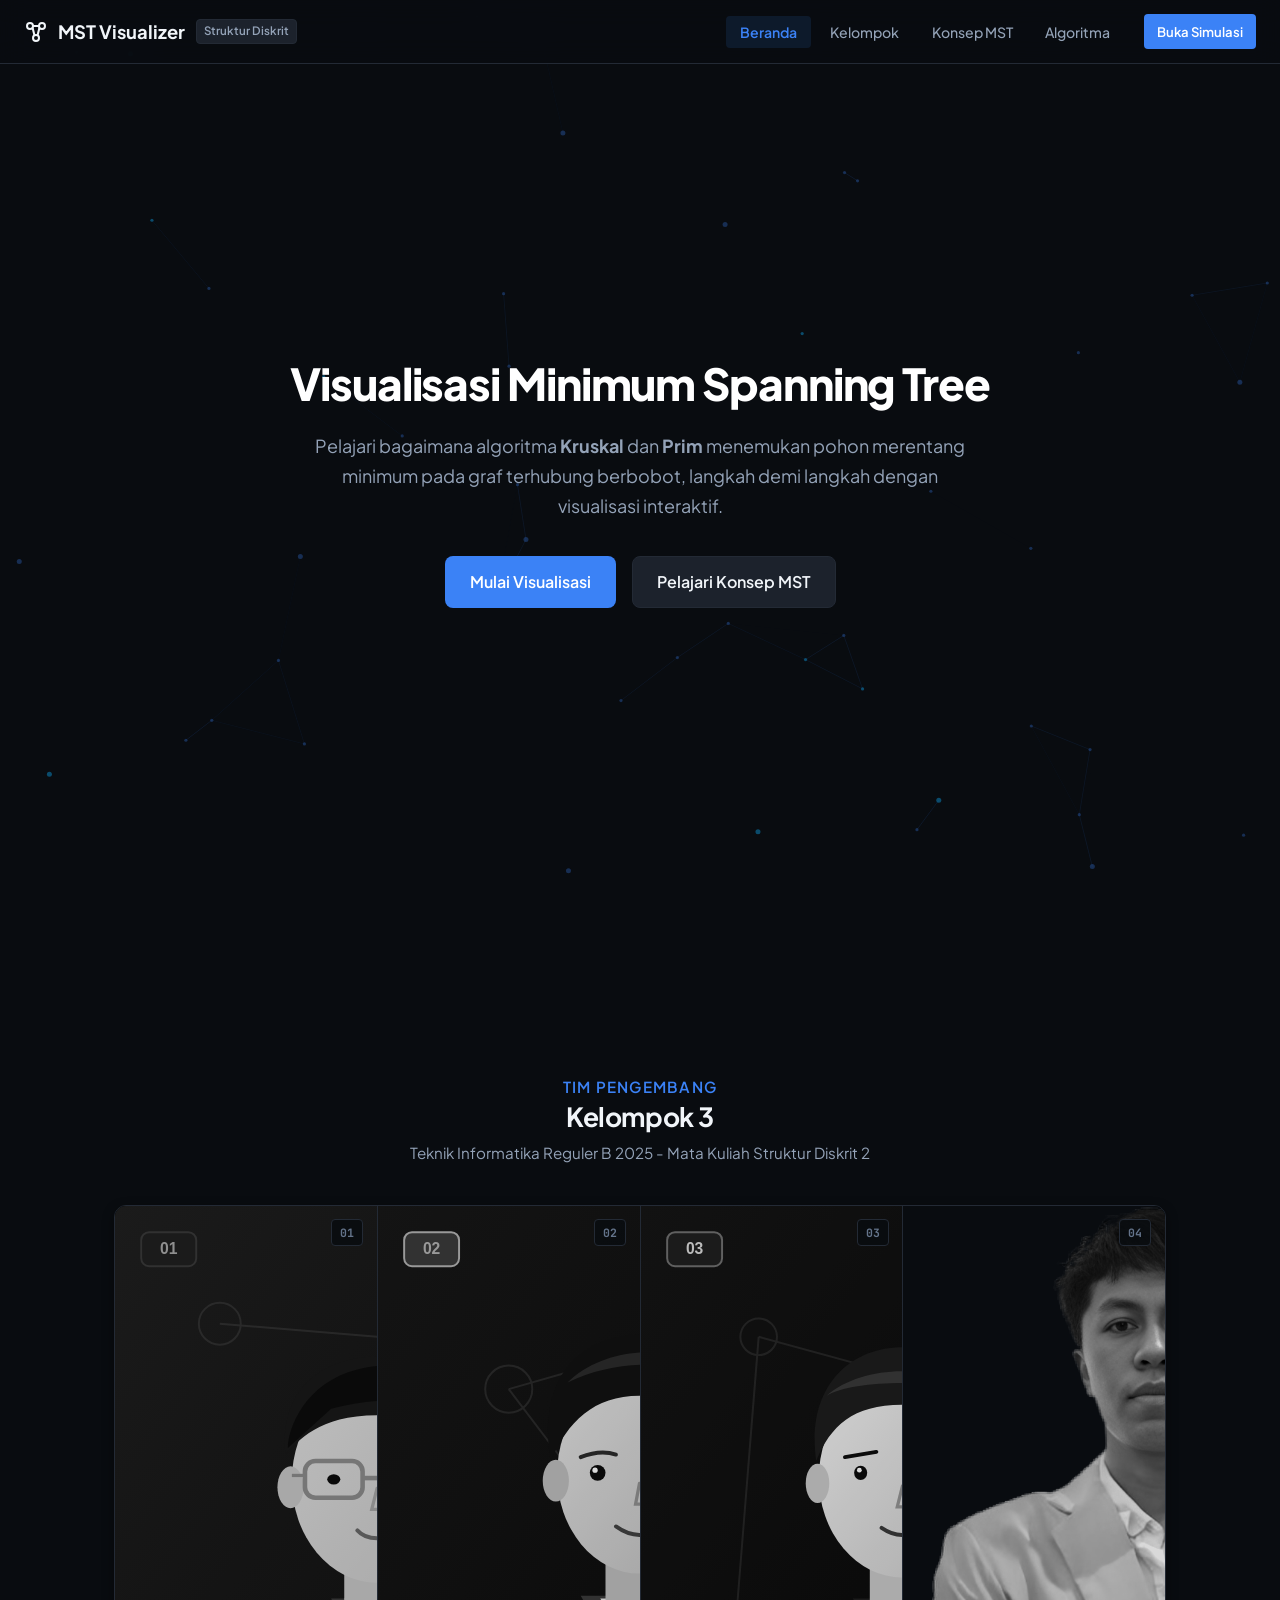
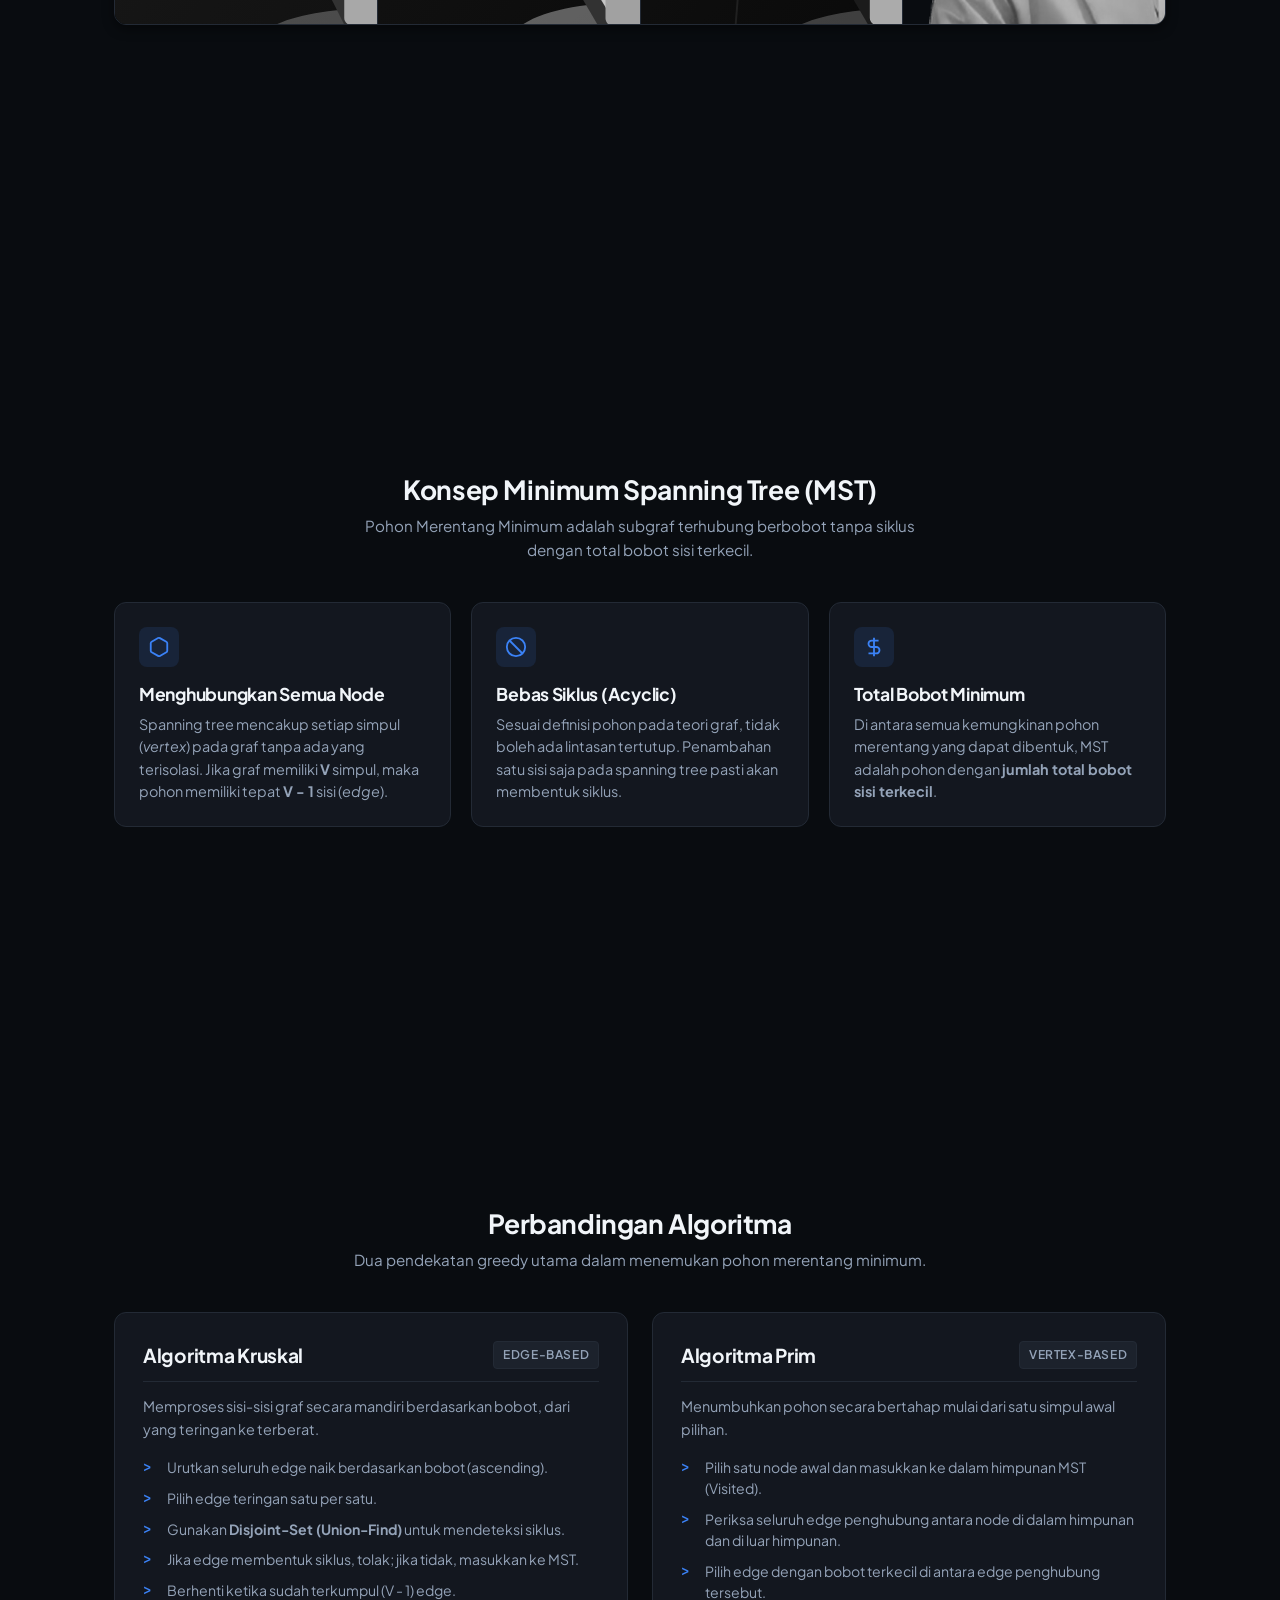
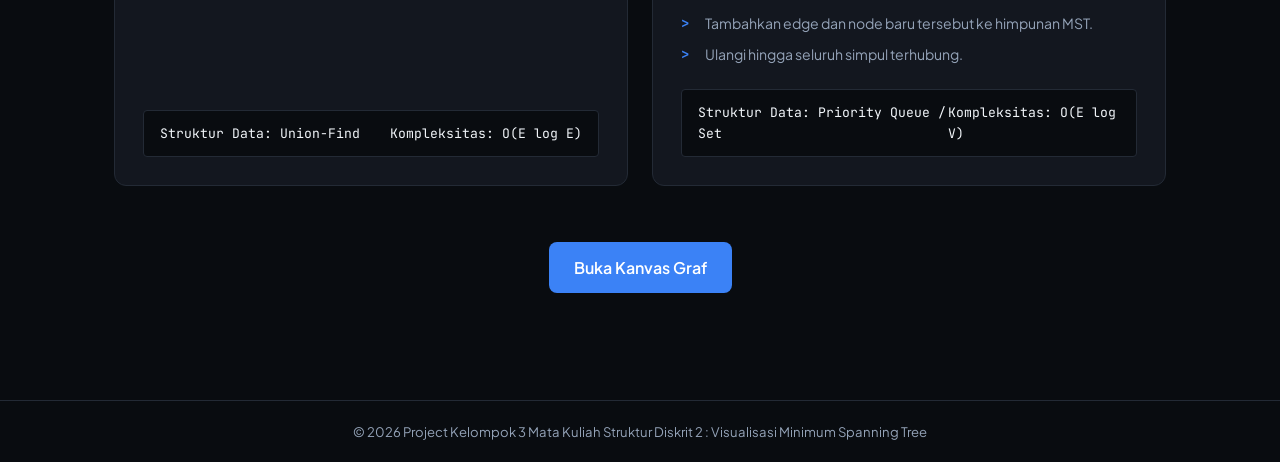
==== commit 85cada99: "fix: nav position" ====
--- a/index.html
+++ b/index.html
@@ -27,17 +27,20 @@
         <span class="logo-badge">Struktur Diskrit</span>
       </a>
 
-      <nav class="site-nav" aria-label="Navigasi Halaman">
-        <ul class="nav-menu">
-          <li><a href="#hero" class="nav-item active">Beranda</a></li>
-          <li><a href="#tim" class="nav-item">Kelompok</a></li>
-          <li><a href="#konsep" class="nav-item">Konsep MST</a></li>
-          <li><a href="#algoritma" class="nav-item">Algoritma</a></li>
-        </ul>
-      </nav>
-
-      <div class="header-actions">
-        <a href="app.html" class="btn btn-primary btn-sm">Buka Simulasi</a>
+      <!-- Panel Kanan: Menu Navigasi + Tombol Simulasi -->
+      <div class="nav-right-panel">
+        <nav class="site-nav" aria-label="Navigasi Halaman">
+          <ul class="nav-menu">
+            <li><a href="#hero" class="nav-item active">Beranda</a></li>
+            <li><a href="#tim" class="nav-item">Kelompok</a></li>
+            <li><a href="#konsep" class="nav-item">Konsep MST</a></li>
+            <li><a href="#algoritma" class="nav-item">Algoritma</a></li>
+          </ul>
+        </nav>
+
+        <div class="nav-btn-right">
+          <a href="app.html" class="btn btn-primary btn-sm">Buka Simulasi</a>
+        </div>
       </div>
     </div>
   </header>
@@ -310,6 +313,32 @@
 
       window.addEventListener('scroll', updateActiveNav, { passive: true });
       updateActiveNav();
+
+      // Interaktivitas Tap / Click pada Card Anggota (khususnya sentuhan layar mobile)
+      const teamCards = document.querySelectorAll('.team-card');
+      const teamStrip = document.querySelector('.team-strip');
+
+      teamCards.forEach(card => {
+        card.addEventListener('click', function (e) {
+          const isAlreadyActive = card.classList.contains('touch-active');
+          teamCards.forEach(c => c.classList.remove('touch-active'));
+          
+          if (!isAlreadyActive) {
+            card.classList.add('touch-active');
+            if (teamStrip) teamStrip.classList.add('has-touch-active');
+          } else {
+            if (teamStrip) teamStrip.classList.remove('has-touch-active');
+          }
+        });
+      });
+
+      // Hilangkan status aktif jika pengguna mengetuk di luar area strip
+      document.addEventListener('click', function (e) {
+        if (!e.target.closest('.team-strip')) {
+          teamCards.forEach(c => c.classList.remove('touch-active'));
+          if (teamStrip) teamStrip.classList.remove('has-touch-active');
+        }
+      });
     });
   </script>
 </body>
--- a/css/base.css
+++ b/css/base.css
@@ -6,9 +6,12 @@
    berlebihan, palet terbatas 2-3 warna inti + 1 aksen, dan kontras tinggi.
    ========================================================================== */
 
-@import url('https://fonts.googleapis.com/css2?family=Plus+Jakarta+Sans:wght@400;500;600;700;800&family=JetBrains+Mono:wght@400;500;600;700&display=swap');
+@import url('https://fonts.googleapis.com/css2?family=Instrument+Serif:ital@1&family=Newsreader:ital,opsz,wght@1,6..72,400;1,6..72,500;1,6..72,600&family=Playfair+Display:ital,wght@1,400;1,600&family=Plus+Jakarta+Sans:wght@400;500;600;700;800&family=JetBrains+Mono:wght@400;500;600;700&display=swap');
 
 :root {
+  /* Ukuran Navbar Global */
+  --header-height: 64px;
+
   /* Palet Dark Mode Terarah (Obsidian & Slate) */
   --bg-primary: #090c10;       /* Latar utama gelap pekat */
   --bg-secondary: #13171f;     /* Permukaan kartu & sidebar */
@@ -24,6 +27,7 @@
   --primary-subtle: rgba(59, 130, 246, 0.12);
 
   --accent: #0ea5e9;           /* Aksen fungsional tunggal */
+  --accent-gold: #f59e0b;      /* Aksen serif editorial hangat (seperti 'together') */
 
   /* Warna Status Algoritma MST (Jelas & Fungsional) */
   --color-idle: #64748b;       /* Abu-abu: belum diproses */
@@ -44,8 +48,9 @@
   --radius-md: 8px;
   --radius-lg: 12px;
 
-  /* Tipografi Terarah: Sans terstruktur untuk UI/Baca, Monospace eksklusif untuk data/NIM/kode */
+  /* Tipografi Terarah */
   --font-family: 'Plus Jakarta Sans', -apple-system, BlinkMacSystemFont, 'Segoe UI', Roboto, Helvetica, Arial, sans-serif;
+  --font-serif-accent: 'Instrument Serif', 'Newsreader', 'Playfair Display', Georgia, serif;
   --font-mono: 'JetBrains Mono', ui-monospace, SFMono-Regular, Menlo, Monaco, Consolas, monospace;
 
   --transition-fast: 0.15s ease;
@@ -279,25 +284,34 @@
   }
 }
 
-/* Header & Navbar */
+main {
+  padding-top: var(--header-height);
+}
+
+/* Header & Navbar Fixed */
 .site-header {
+  position: fixed;
+  top: 0;
+  left: 0;
+  right: 0;
+  width: 100%;
+  height: var(--header-height);
   border-bottom: 1px solid var(--border-subtle);
-  background: rgba(9, 12, 16, 0.92);
-  backdrop-filter: blur(12px);
-  -webkit-backdrop-filter: blur(12px);
-  position: sticky;
-  top: 0;
-  z-index: 50;
+  background: rgba(9, 12, 16, 0.88);
+  backdrop-filter: blur(14px);
+  -webkit-backdrop-filter: blur(14px);
+  z-index: 1000;
 }
 
 .header-container {
   max-width: 1280px;
+  height: 100%;
   margin: 0 auto;
-  padding: 0.75rem 1.5rem;
+  padding: 0 1.5rem;
   display: flex;
   align-items: center;
   justify-content: space-between;
-  gap: 1.25rem;
+  gap: 1.5rem;
 }
 
 .logo {
@@ -321,7 +335,19 @@
   font-weight: 600;
 }
 
-/* Navigasi Utama */
+/* 2 Panel Navbar:
+   - Panel Kiri: Logo Brand (.logo)
+   - Panel Kanan: Menu Navigasi + Tombol Simulasi (.nav-right-panel) */
+.nav-right-panel,
+.nav-main-container {
+  margin-left: auto;
+  display: flex;
+  align-items: center;
+  gap: 1.25rem;
+  flex-shrink: 0;
+}
+
+/* Navigasi Menu */
 .site-nav {
   display: flex;
   align-items: center;
@@ -357,30 +383,49 @@
   font-weight: 600;
 }
 
-.header-actions {
+/* Tombol CTA Simulasi di Panel Kanan */
+.nav-btn-right {
   display: flex;
   align-items: center;
   flex-shrink: 0;
+}
+
+/* Tipografi Aksen Editorial Klasik (Pola 'together' italic serif gold) */
+.hero-accent-serif,
+.font-accent-serif {
+  font-family: var(--font-serif-accent);
+  font-style: italic;
+  font-weight: 500;
+  color: var(--accent-gold);
+  letter-spacing: 0.01em;
+  text-transform: lowercase;
 }
 
 /* Navigasi Responsif Layar Kecil */
 @media (max-width: 768px) {
+  :root {
+    --header-height: 58px;
+  }
+
+  .site-header {
+    height: var(--header-height);
+  }
+
   .header-container {
-    flex-wrap: wrap;
-    padding: 0.65rem 1rem;
-    gap: 0.5rem;
+    padding: 0 1rem;
+    gap: 0.75rem;
   }
 
   .logo-badge {
     display: none;
   }
 
+  .nav-main-container {
+    gap: 0.75rem;
+  }
+
   .site-nav {
-    order: 3;
-    width: 100%;
     overflow-x: auto;
-    padding-top: 0.4rem;
-    border-top: 1px solid var(--border-subtle);
     scrollbar-width: none;
   }
 
@@ -389,12 +434,17 @@
   }
 
   .nav-menu {
-    gap: 0.25rem;
+    gap: 0.2rem;
   }
 
   .nav-item {
-    font-size: 0.82rem;
-    padding: 0.35rem 0.65rem;
+    font-size: 0.8rem;
+    padding: 0.35rem 0.55rem;
+  }
+
+  .nav-btn-right .btn-sm {
+    padding: 0.3rem 0.65rem;
+    font-size: 0.78rem;
   }
 }
 
--- a/css/landing.css
+++ b/css/landing.css
@@ -17,13 +17,21 @@
 }
 
 /* Memastikan konten landing page berada di atas kanvas partikel */
-.site-header,
 main,
 .site-footer {
   position: relative;
   z-index: 1;
 }
 
+.site-header {
+  position: fixed !important;
+  top: 0 !important;
+  left: 0 !important;
+  right: 0 !important;
+  width: 100% !important;
+  z-index: 1000 !important;
+}
+
 /* Section Sizing: Min-Height 100vh (min-h-screen) & Smooth Centering */
 .min-h-screen {
   min-height: 100vh;
@@ -31,7 +39,7 @@
   flex-direction: column;
   justify-content: center;
   box-sizing: border-box;
-  scroll-margin-top: 72px;
+  scroll-margin-top: calc(var(--header-height, 64px) + 16px);
 }
 
 .landing-hero {
@@ -42,7 +50,7 @@
 }
 
 .landing-hero.min-h-screen {
-  min-height: calc(100vh - 65px);
+  min-height: calc(100vh - var(--header-height, 64px));
   display: flex;
   flex-direction: column;
   justify-content: center;
@@ -271,9 +279,41 @@
   margin-bottom: 0.5rem;
 }
 
-/* Strip 4 Kartu Berdempet (Contiguous Strip) */
+/* ==========================================================================
+   Section Anggota Kelompok
+   4 Card Berdempet dalam 1 Baris Penuh (Universal Single Row Accordion)
+   - Selalu 1 baris di seluruh device (desktop, tablet, mobile)
+   - Posisi vertikal normal anchored di top: 0 (bukan tengah)
+   - Efek hitam-putih -> Berwarna penuh saat di-hover/tap
+   ========================================================================== */
+
+.team-section {
+  max-width: 1100px;
+  margin: 0 auto;
+  padding: 4rem 1.5rem;
+  width: 100%;
+}
+
+.team-inner {
+  width: 100%;
+}
+
+.section-subtitle-tag {
+  color: var(--primary);
+  font-size: 0.82rem;
+  font-weight: 600;
+  text-transform: uppercase;
+  letter-spacing: 0.08em;
+  margin-bottom: 0.5rem;
+}
+
+/* Strip 4 Kartu Berdempet: MUTLAK 1 Baris Horizontal di Semua Device */
 .team-strip {
-  display: flex;
+  display: flex !important;
+  flex-direction: row !important;
+  flex-wrap: nowrap !important;
+  width: 100%;
+  height: 420px;
   background: var(--bg-secondary);
   border: 1px solid var(--border-subtle);
   border-radius: var(--radius-lg);
@@ -291,6 +331,18 @@
   background: var(--bg-primary);
   cursor: pointer;
   outline: none;
+  flex: 1 1 0% !important;
+  min-width: 0 !important;
+  height: 100% !important;
+  border-right: 1px solid var(--border-subtle);
+  border-bottom: none !important;
+  transition: flex 0.45s cubic-bezier(0.16, 1, 0.3, 1),
+              box-shadow 0.3s ease,
+              opacity 0.3s ease;
+}
+
+.team-card:last-child {
+  border-right: none !important;
 }
 
 /* Frame Foto: Mengisi 100% tinggi penuh kartu dari atas sampai bawah */
@@ -299,12 +351,12 @@
   top: 0;
   left: 0;
   width: 100%;
-  height: 100%; /* Height foto 100% full */
+  height: 100%;
   overflow: hidden;
   background: var(--bg-primary);
 }
 
-/* Foto: Awalnya 200% lebar (kiri ke tengah) & Efek Hitam-Putih (Tanpa Warna) */
+/* Foto: Sebelum hover anchored di top: 0 (object-position: left top) & Hitam Putih */
 .team-photo {
   position: absolute;
   top: 0;
@@ -313,13 +365,13 @@
   height: 100%;
   max-width: none;
   object-fit: cover;
-  object-position: left center;
+  object-position: left top !important; /* Wajib top: 0 vertikal */
   display: block;
-  /* Efek tanpa warna (Hitam-Putih / Grayscale) sebelum di-hover */
   filter: grayscale(100%) contrast(1.1) brightness(0.85);
-  transition: width 0.5s cubic-bezier(0.16, 1, 0.3, 1),
-              filter 0.45s ease,
-              transform 0.5s cubic-bezier(0.16, 1, 0.3, 1);
+  transition: width 0.45s cubic-bezier(0.16, 1, 0.3, 1),
+              filter 0.4s ease,
+              object-position 0.45s ease,
+              transform 0.45s cubic-bezier(0.16, 1, 0.3, 1);
 }
 
 /* Label Nomor Identitas Anggota */
@@ -331,7 +383,7 @@
   font-weight: 700;
   font-family: var(--font-mono);
   color: var(--text-dim);
-  background: rgba(9, 12, 16, 0.78);
+  background: rgba(9, 12, 16, 0.85);
   border: 1px solid var(--border-subtle);
   padding: 0.2rem 0.5rem;
   border-radius: var(--radius-sm);
@@ -344,7 +396,7 @@
   position: relative;
   z-index: 2;
   padding: 1.25rem 1.25rem 1.35rem;
-  background: linear-gradient(to top, rgba(9, 12, 16, 0.96) 0%, rgba(9, 12, 16, 0.82) 75%, transparent 100%);
+  background: linear-gradient(to top, rgba(9, 12, 16, 0.98) 0%, rgba(9, 12, 16, 0.85) 75%, transparent 100%);
   transform: translateY(100%);
   opacity: 0;
   transition: transform 0.45s cubic-bezier(0.16, 1, 0.3, 1),
@@ -357,6 +409,7 @@
   color: var(--text-main);
   line-height: 1.3;
   margin-bottom: 0.45rem;
+  white-space: normal;
 }
 
 .team-meta-row {
@@ -367,7 +420,6 @@
   flex-wrap: wrap;
 }
 
-/* NIM: Menggunakan font-mono secara terarah sesuai kaidah tipografi */
 .team-nim {
   font-family: var(--font-mono);
   font-size: 0.82rem;
@@ -386,106 +438,117 @@
 }
 
 /* ==========================================================================
-   ANIMASI HOVER UNIVERSAL (FOTO & INFO)
+   INTERAKSI HOVER & ACTIVE (1 BARIS TETAP DI SELURUH RESOLUSI)
    ========================================================================== */
 
-/* Foto transisi: Tampil Penuh (100%) & Warna Normal Kembali (Grayscale 0%) */
+/* Kartu yang sedang aktif/di-hover melebar mulus */
+.team-card:hover,
+.team-card:focus-within,
+.team-card.touch-active {
+  flex: 2.8 !important;
+  z-index: 2;
+  box-shadow: 0 0 0 1px var(--primary), var(--shadow-lg);
+}
+
+/* Kartu lain yang tidak di-hover mengecil proporsional */
+.team-strip:hover .team-card:not(:hover):not(:focus-within):not(.touch-active),
+.team-strip.has-touch-active .team-card:not(.touch-active) {
+  flex: 0.55 !important;
+  opacity: 0.75;
+}
+
+/* Foto pada kartu aktif: Tampil Penuh, Berwarna Normal, dan Posisi Tengah Atas */
 .team-card:hover .team-photo,
-.team-card:focus-within .team-photo {
-  width: 100%; /* Tampil penuh secara horizontal */
-  filter: grayscale(0%) contrast(1) brightness(1); /* Warna normal kembali */
+.team-card:focus-within .team-photo,
+.team-card.touch-active .team-photo {
+  width: 100%;
+  filter: grayscale(0%) contrast(1) brightness(1);
+  object-position: center top !important;
   transform: scale(1.02);
 }
 
 .team-card:hover .team-peek-badge,
-.team-card:focus-within .team-peek-badge {
+.team-card:focus-within .team-peek-badge,
+.team-card.touch-active .team-peek-badge {
   color: var(--primary);
   border-color: var(--primary);
 }
 
-/* Informasi Nama & NIM meluncur ke atas */
+/* Info Nama & NIM muncul meluncur ke atas */
 .team-card:hover .team-info,
-.team-card:focus-within .team-info {
+.team-card:focus-within .team-info,
+.team-card.touch-active .team-info {
   transform: translateY(0);
   opacity: 1;
 }
 
-/* ==========================================================================
-   LAYOUT DESKTOP (> 768px): Accordion Horizontal
-   ========================================================================== */
-@media (min-width: 769px) {
-  .team-strip {
-    height: 400px;
-    flex-direction: row;
-    flex-wrap: nowrap;
-  }
-
-  .team-card {
-    flex: 1;
-    min-width: 0;
-    height: 100%;
-    border-right: 1px solid var(--border-subtle);
-    border-bottom: none;
-    transition: flex 0.5s cubic-bezier(0.16, 1, 0.3, 1),
-                box-shadow 0.3s ease,
-                opacity 0.3s ease;
-  }
-
-  .team-card:last-child {
-    border-right: none;
-  }
-
-  /* Melebar dinamis hanya pada desktop */
-  .team-card:hover,
-  .team-card:focus-within {
-    flex: 2.2;
-    z-index: 2;
-    box-shadow: 0 0 0 1px var(--primary), var(--shadow-lg);
-  }
-
-  /* Kartu lain yang tidak di-hover mengecil proporsional */
-  .team-strip:hover .team-card:not(:hover):not(:focus-within) {
-    flex: 0.65;
-    opacity: 0.75;
-  }
-}
-
-/* ==========================================================================
-   LAYOUT MOBILE & TABLET (<= 768px): Stack Vertikal Stabil (1 Card 1 Baris)
-   ========================================================================== */
+/* Penyesuaian Responsif Tablet & Mobile: TETAP 1 BARIS MUTLAK */
 @media (max-width: 768px) {
   .team-strip {
-    height: auto;
-    flex-direction: column;
-    flex-wrap: nowrap;
-  }
-
-  .team-card {
-    width: 100% !important;
-    max-width: 100% !important;
-    flex: none !important; /* Mencegah kartu saling membagi baris */
-    height: 310px;
-    border-right: none;
-    border-bottom: 1px solid var(--border-subtle);
-  }
-
-  .team-card:last-child {
-    border-bottom: none;
-  }
-
-  /* Saat di-hover di mobile: tetap 100% lebar penuh baris */
+    height: 360px;
+  }
+
   .team-card:hover,
-  .team-card:focus-within {
-    width: 100% !important;
-    flex: none !important;
-    z-index: 2;
-  }
-
-  /* Kartu lain yang tidak di-hover TETAP 100% (tidak pernah berbagi 1 baris) */
-  .team-strip:hover .team-card:not(:hover):not(:focus-within) {
-    width: 100% !important;
-    flex: none !important;
-    opacity: 1;
+  .team-card:focus-within,
+  .team-card.touch-active {
+    flex: 3 !important;
+  }
+
+  .team-strip:hover .team-card:not(:hover):not(:focus-within):not(.touch-active),
+  .team-strip.has-touch-active .team-card:not(.touch-active) {
+    flex: 0.48 !important;
+  }
+
+  .team-info {
+    padding: 1rem 0.85rem;
+  }
+
+  .team-name {
+    font-size: 0.95rem;
+    margin-bottom: 0.35rem;
+  }
+
+  .team-nim {
+    font-size: 0.76rem;
+    padding: 0.1rem 0.4rem;
+  }
+
+  .team-role {
+    font-size: 0.72rem;
+  }
+}
+
+@media (max-width: 480px) {
+  .team-strip {
+    height: 320px;
+  }
+
+  .team-card:hover,
+  .team-card:focus-within,
+  .team-card.touch-active {
+    flex: 3.3 !important;
+  }
+
+  .team-strip:hover .team-card:not(:hover):not(:focus-within):not(.touch-active),
+  .team-strip.has-touch-active .team-card:not(.touch-active) {
+    flex: 0.42 !important;
+  }
+
+  .team-info {
+    padding: 0.75rem 0.65rem;
+  }
+
+  .team-name {
+    font-size: 0.86rem;
+  }
+
+  .team-nim {
+    font-size: 0.7rem;
+    padding: 0.1rem 0.35rem;
+  }
+
+  .team-role {
+    display: none; /* Sembunyikan label role di layar sangat kecil agar NIM & Nama leluasa */
   }
 }
 
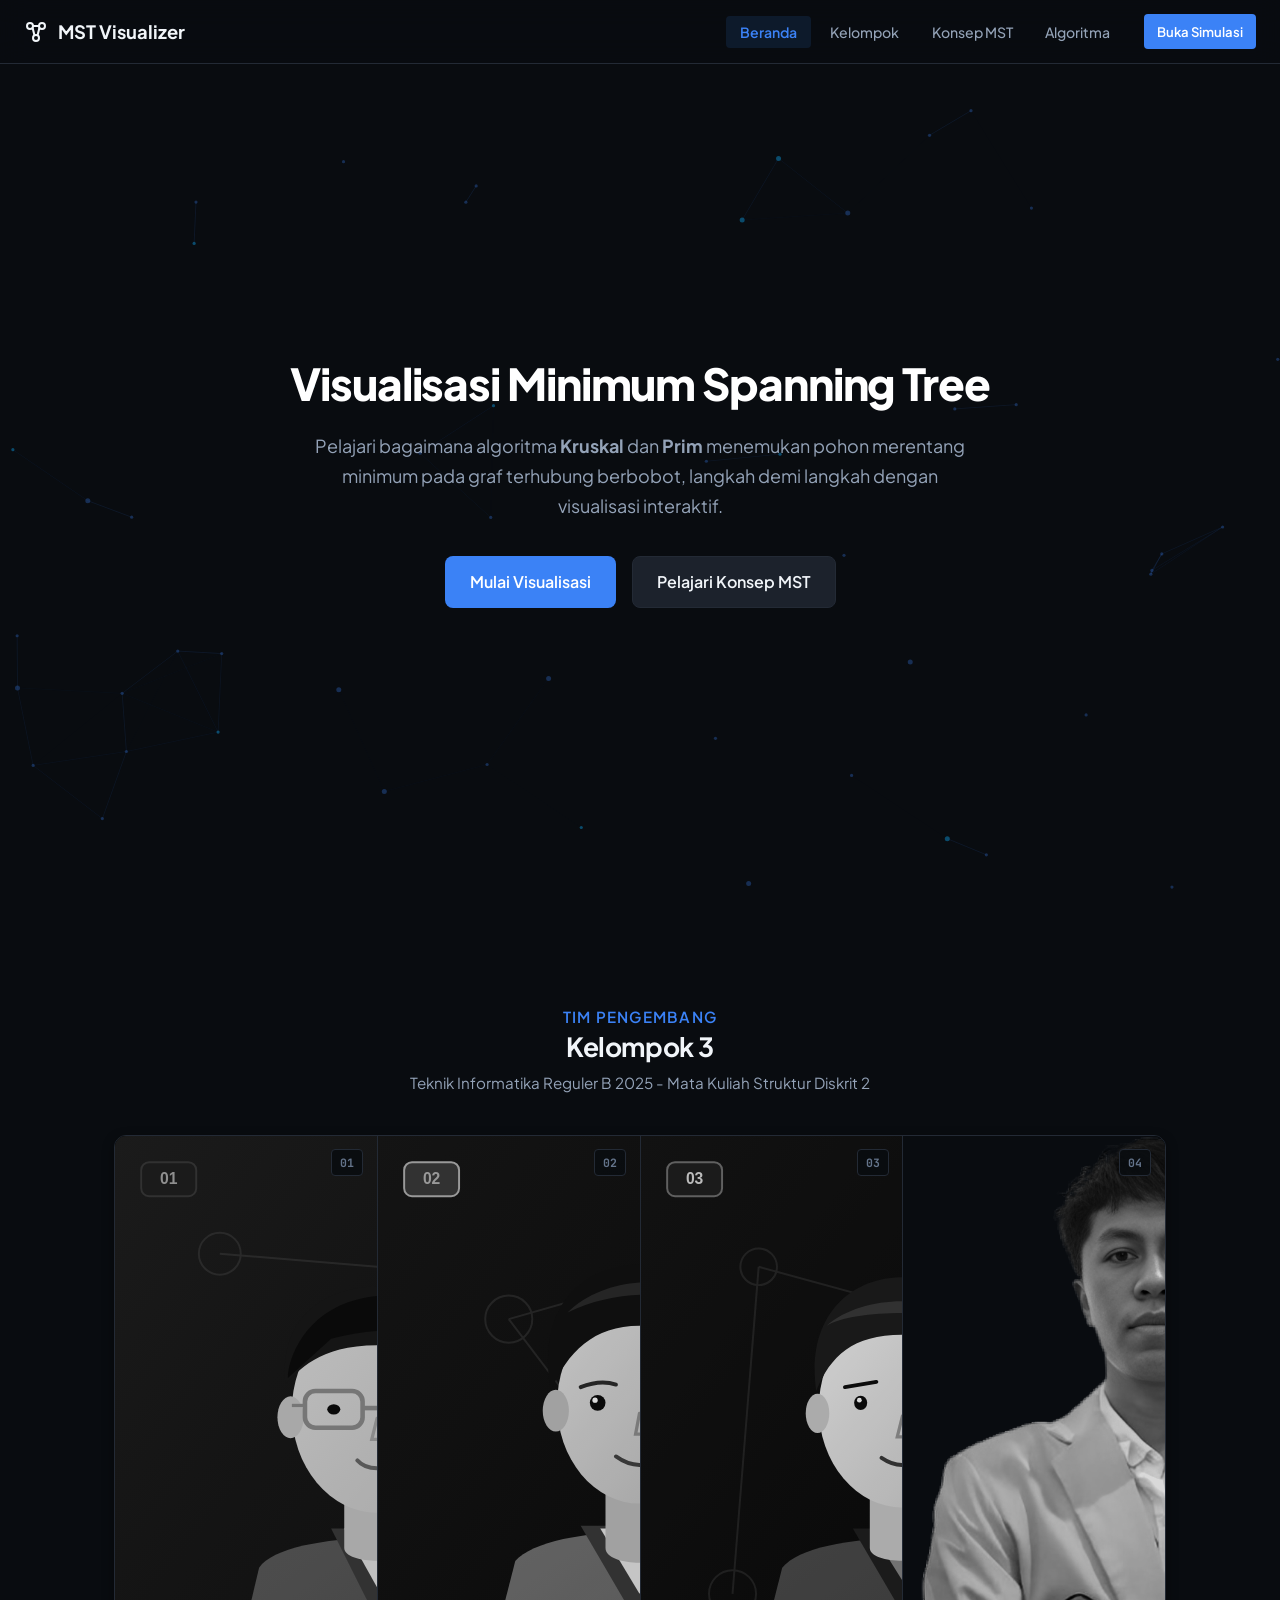
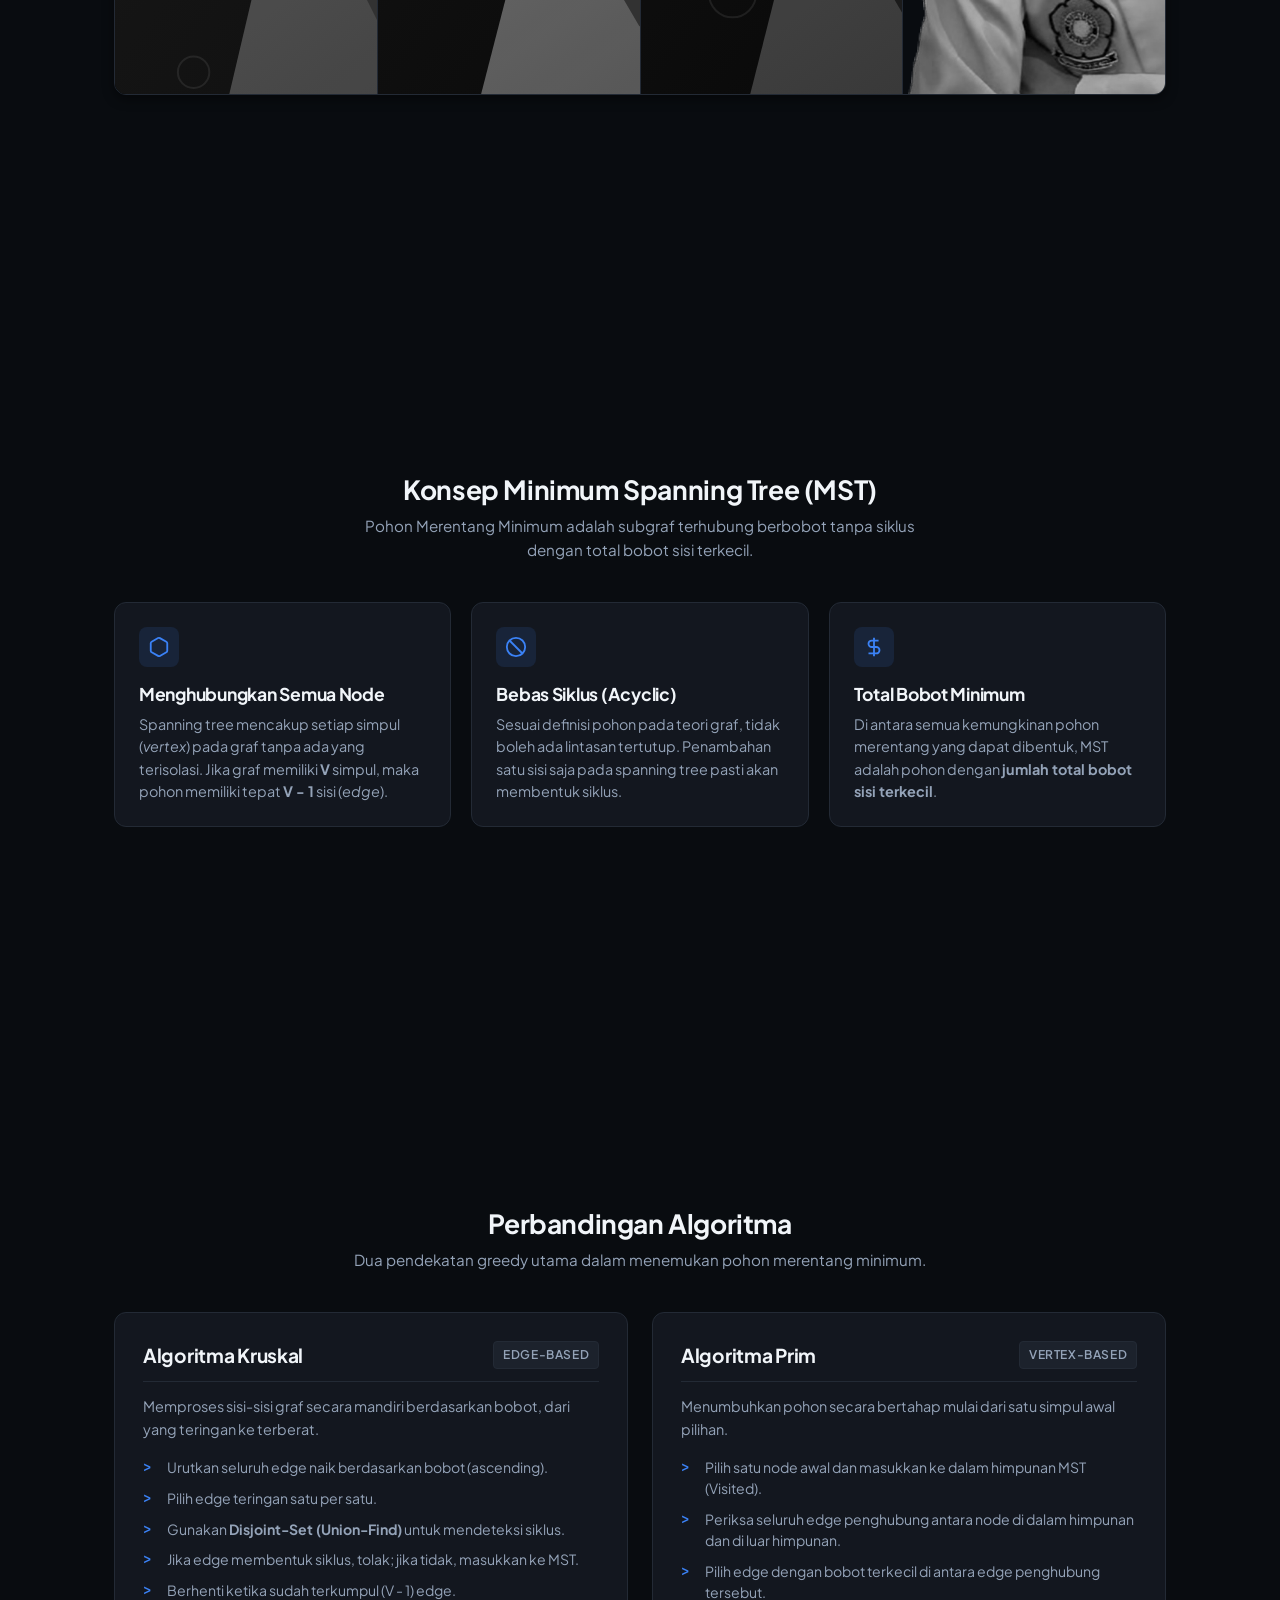
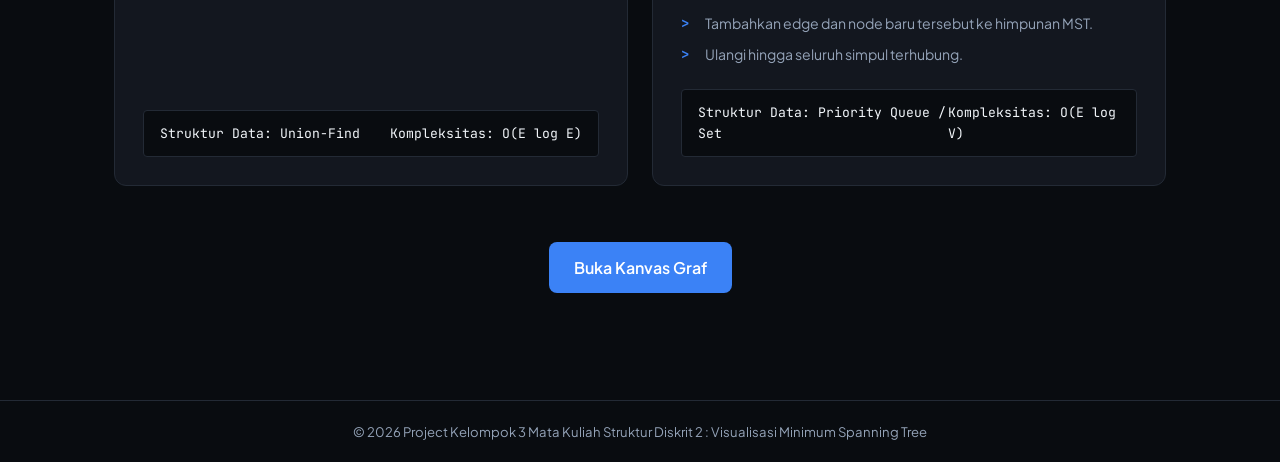
==== commit 23338327: "fix: member card responsivity" ====
--- a/index.html
+++ b/index.html
@@ -24,7 +24,6 @@
           <line x1="9" y1="6" x2="15" y2="6"></line>
         </svg>
         <span>MST Visualizer</span>
-        <span class="logo-badge">Struktur Diskrit</span>
       </a>
 
       <!-- Panel Kanan: Menu Navigasi + Tombol Simulasi -->
--- a/css/landing.css
+++ b/css/landing.css
@@ -313,13 +313,19 @@
   flex-direction: row !important;
   flex-wrap: nowrap !important;
   width: 100%;
-  height: 420px;
+  height: 530px; /* Tinggi proporsional di desktop agar wajah, leher, dan badan terlihat */
   background: var(--bg-secondary);
   border: 1px solid var(--border-subtle);
   border-radius: var(--radius-lg);
   overflow: hidden;
   box-shadow: var(--shadow-md);
   margin-top: 1.5rem;
+}
+
+@media (min-height: 850px) and (min-width: 1025px) {
+  .team-strip {
+    height: 560px; /* Layar desktop tinggi: proporsi potret lebih leluasa */
+  }
 }
 
 .team-card {
@@ -441,11 +447,11 @@
    INTERAKSI HOVER & ACTIVE (1 BARIS TETAP DI SELURUH RESOLUSI)
    ========================================================================== */
 
-/* Kartu yang sedang aktif/di-hover melebar mulus */
+/* Kartu yang sedang aktif/di-hover melebar mulus di desktop */
 .team-card:hover,
 .team-card:focus-within,
 .team-card.touch-active {
-  flex: 2.8 !important;
+  flex: 2.3 !important;
   z-index: 2;
   box-shadow: 0 0 0 1px var(--primary), var(--shadow-lg);
 }
@@ -453,7 +459,7 @@
 /* Kartu lain yang tidak di-hover mengecil proporsional */
 .team-strip:hover .team-card:not(:hover):not(:focus-within):not(.touch-active),
 .team-strip.has-touch-active .team-card:not(.touch-active) {
-  flex: 0.55 !important;
+  flex: 0.65 !important;
   opacity: 0.75;
 }
 
@@ -464,7 +470,7 @@
   width: 100%;
   filter: grayscale(0%) contrast(1) brightness(1);
   object-position: center top !important;
-  transform: scale(1.02);
+  transform: none; /* Hindari zoom-in agar baju dan postur tubuh terlihat proporsional */
 }
 
 .team-card:hover .team-peek-badge,
@@ -482,10 +488,17 @@
   opacity: 1;
 }
 
+/* Penyesuaian Responsif Tablet & Layar Menengah */
+@media (max-width: 1024px) {
+  .team-strip {
+    height: 460px;
+  }
+}
+
 /* Penyesuaian Responsif Tablet & Mobile: TETAP 1 BARIS MUTLAK */
 @media (max-width: 768px) {
   .team-strip {
-    height: 360px;
+    height: 360px; /* Pertahankan tinggi yang sudah pas di mobile */
   }
 
   .team-card:hover,
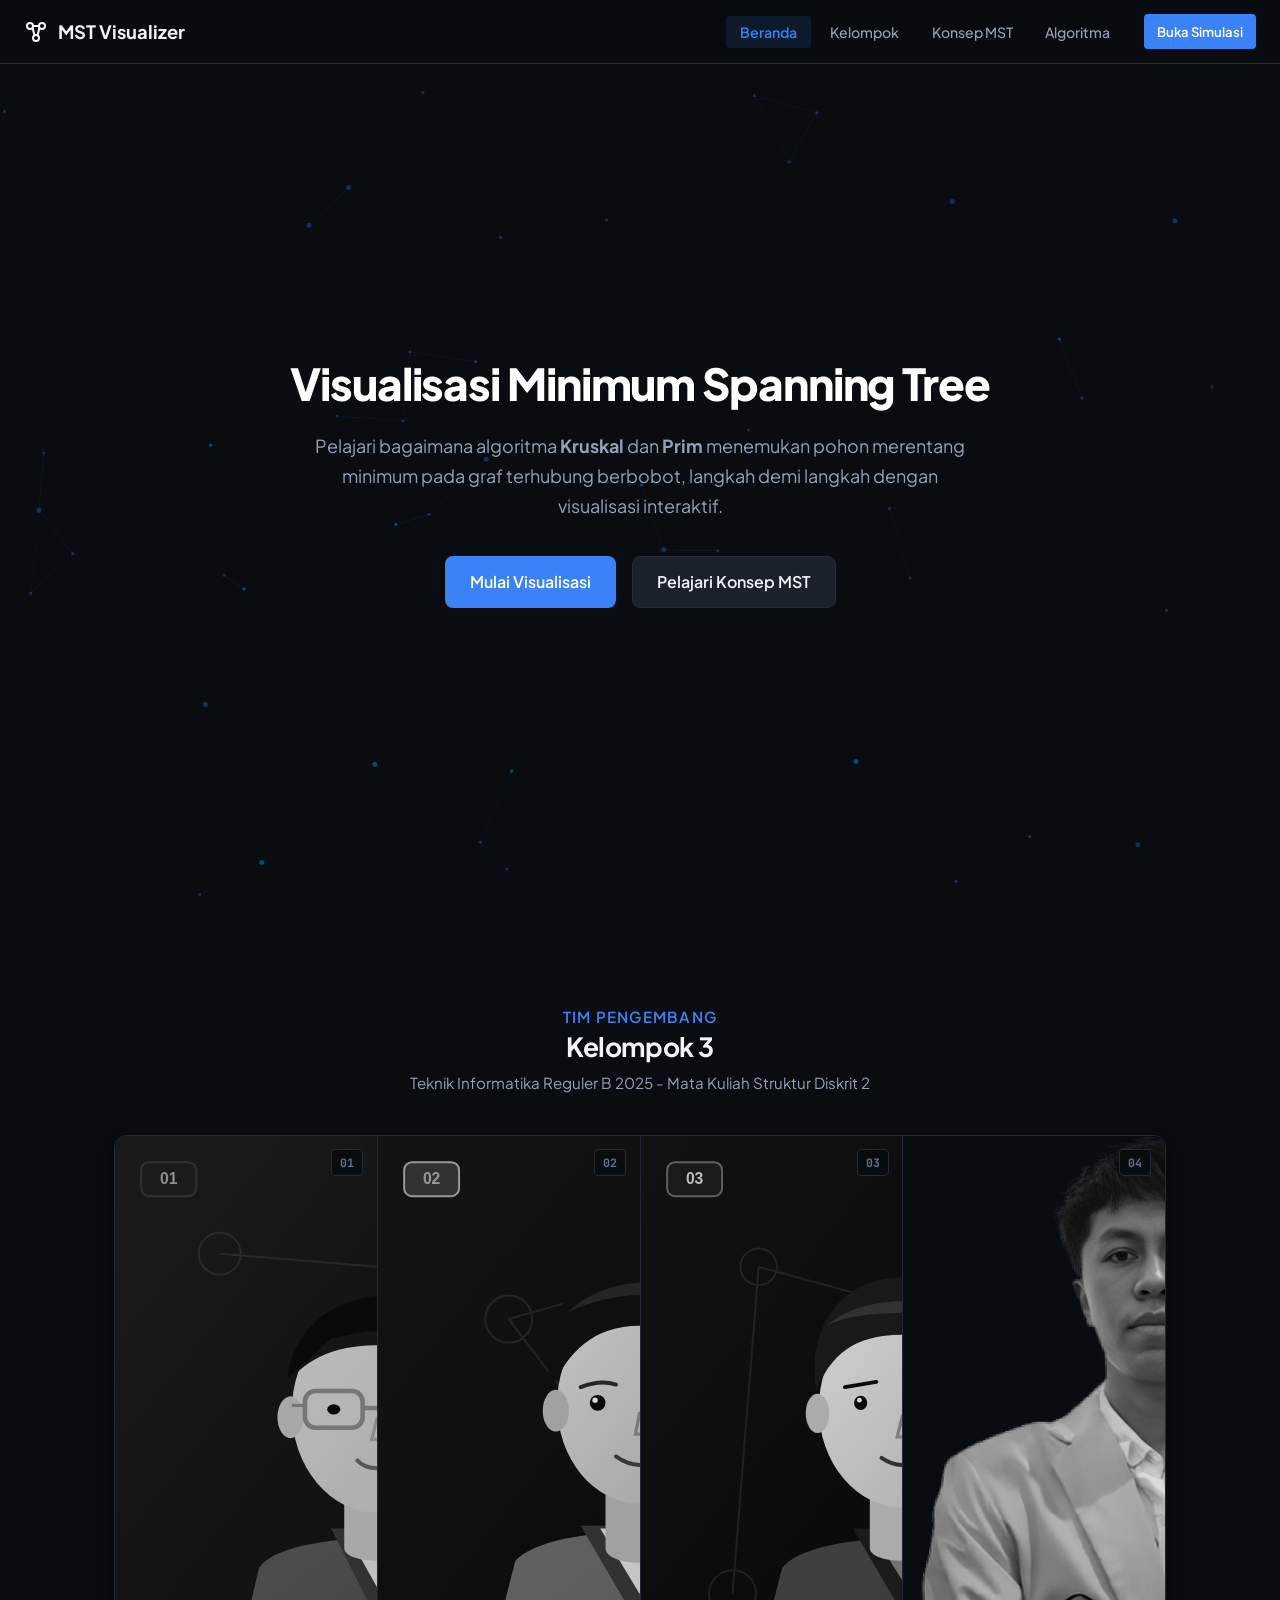
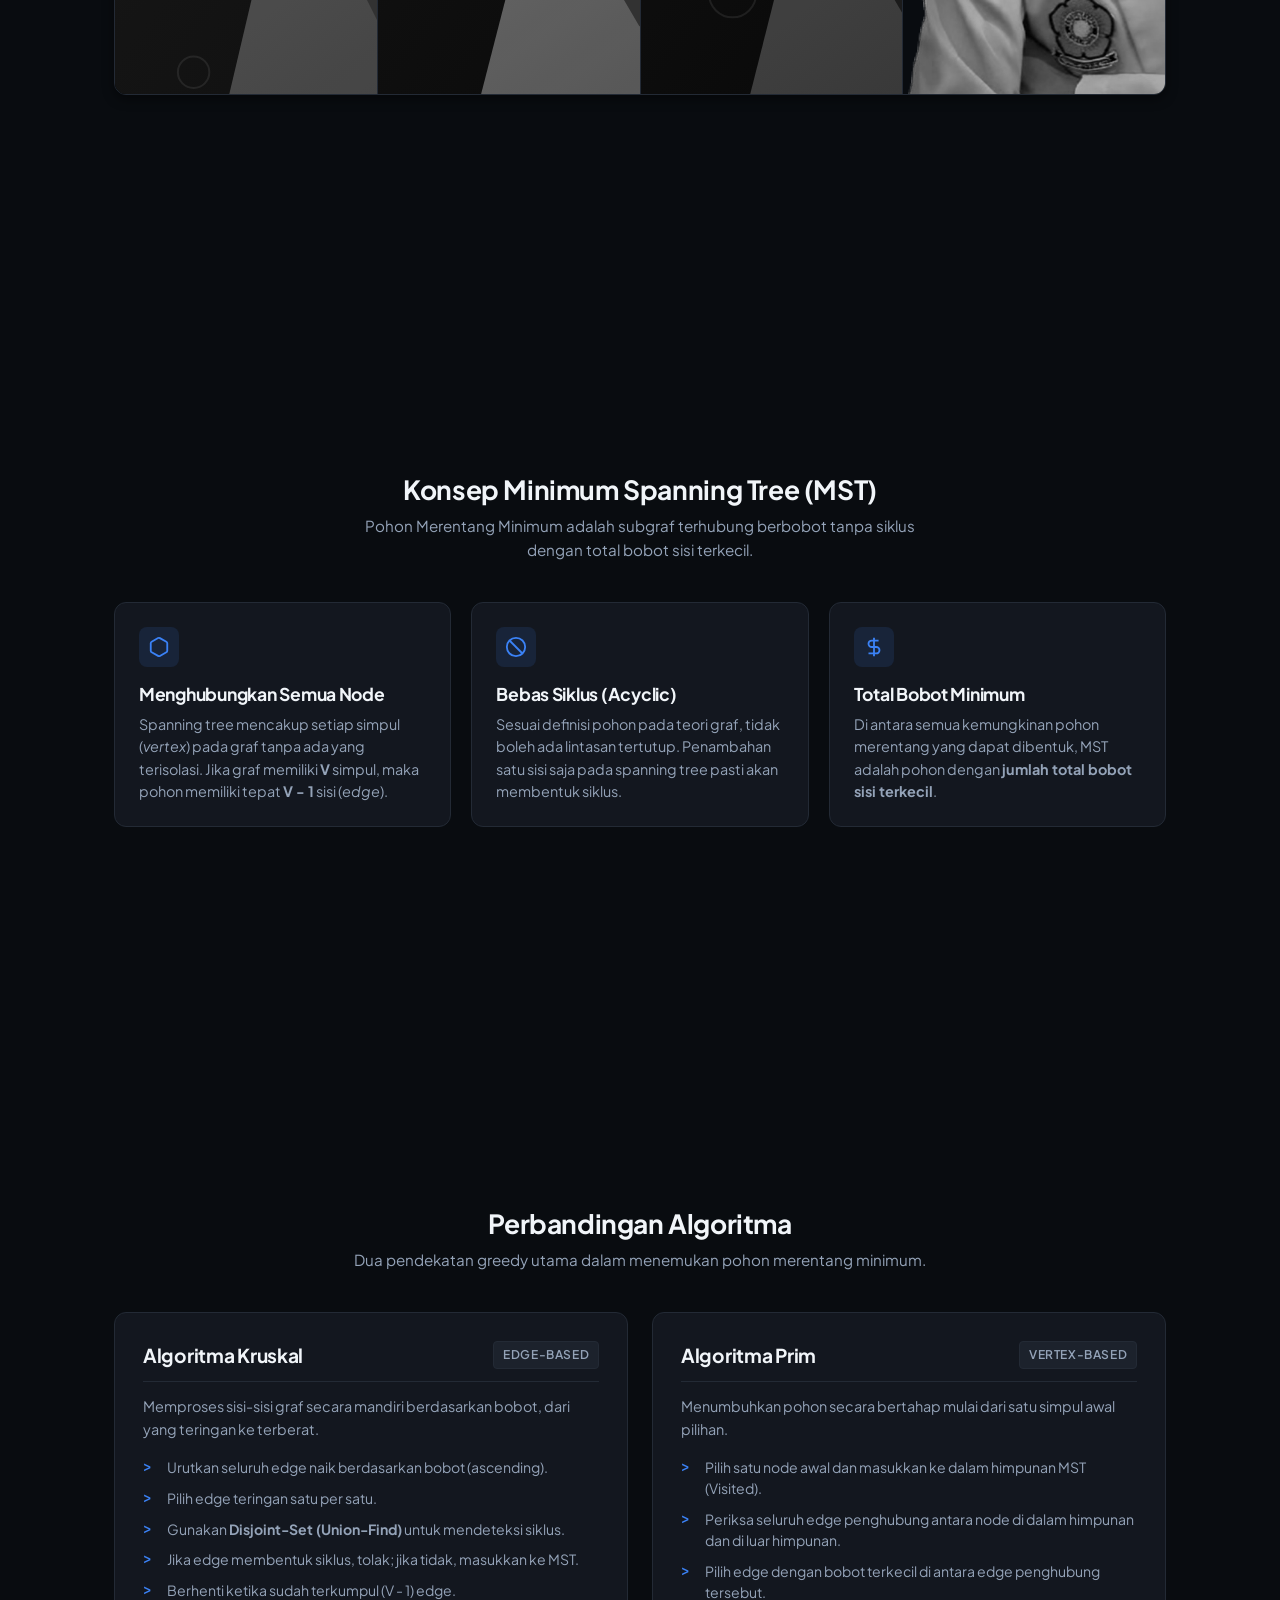
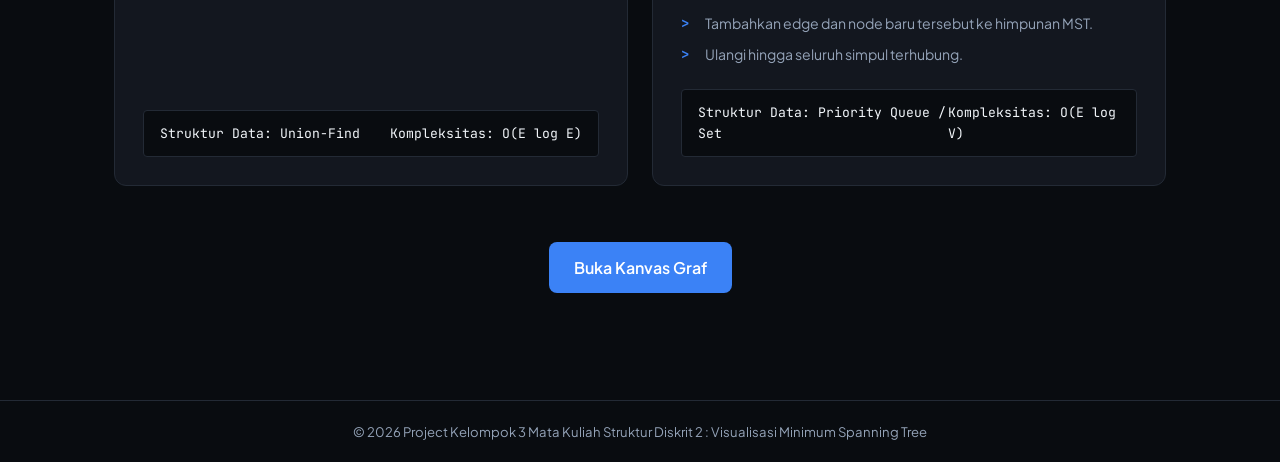
==== commit 958568f1: "feat: add burger menu nav on mobie" ====
--- a/index.html
+++ b/index.html
@@ -26,9 +26,9 @@
         <span>MST Visualizer</span>
       </a>
 
-      <!-- Panel Kanan: Menu Navigasi + Tombol Simulasi -->
+      <!-- Panel Kanan: Menu Navigasi + Tombol Simulasi + Hamburger di Mobile -->
       <div class="nav-right-panel">
-        <nav class="site-nav" aria-label="Navigasi Halaman">
+        <nav class="site-nav desktop-nav" aria-label="Navigasi Halaman">
           <ul class="nav-menu">
             <li><a href="#hero" class="nav-item active">Beranda</a></li>
             <li><a href="#tim" class="nav-item">Kelompok</a></li>
@@ -40,9 +40,29 @@
         <div class="nav-btn-right">
           <a href="app.html" class="btn btn-primary btn-sm">Buka Simulasi</a>
         </div>
+
+        <!-- Tombol Burger Menu untuk Layar Mobile -->
+        <button type="button" class="nav-toggle" id="nav-toggle" aria-label="Buka Menu Navigasi" aria-expanded="false" aria-controls="mobile-nav">
+          <span class="hamburger-bar"></span>
+          <span class="hamburger-bar"></span>
+          <span class="hamburger-bar"></span>
+        </button>
       </div>
     </div>
   </header>
+
+  <!-- Backdrop Gelap di Bawah Drawer & di Bawah Navbar -->
+  <div class="mobile-nav-backdrop" id="mobile-backdrop"></div>
+
+  <!-- Drawer Menu Navigasi Mobile (Layer Berada Tepat di Bawah Navbar) -->
+  <nav class="mobile-nav-drawer" id="mobile-nav" aria-label="Navigasi Mobile">
+    <ul class="nav-menu-mobile">
+      <li><a href="#hero" class="mobile-nav-item active">Beranda</a></li>
+      <li><a href="#tim" class="mobile-nav-item">Kelompok</a></li>
+      <li><a href="#konsep" class="mobile-nav-item">Konsep MST</a></li>
+      <li><a href="#algoritma" class="mobile-nav-item">Algoritma</a></li>
+    </ul>
+  </nav>
 
   <!-- Main Content -->
   <main>
@@ -285,9 +305,9 @@
         });
       });
 
-      // Deteksi posisi scroll untuk indikator menu aktif pada Navbar
+      // Deteksi posisi scroll untuk indikator menu aktif pada Navbar Desktop & Mobile
       const sections = document.querySelectorAll('section[id]');
-      const navLinks = document.querySelectorAll('.nav-item');
+      const navLinks = document.querySelectorAll('.nav-item, .mobile-nav-item');
 
       function updateActiveNav() {
         const headerEl = document.querySelector('.site-header');
@@ -338,6 +358,62 @@
           if (teamStrip) teamStrip.classList.remove('has-touch-active');
         }
       });
+
+      // Kontrol Burger Menu pada Layar Mobile (Drawer Layer Berada di Bawah Navbar)
+      const navToggle = document.getElementById('nav-toggle');
+      const mobileNav = document.getElementById('mobile-nav');
+      const mobileBackdrop = document.getElementById('mobile-backdrop');
+
+      if (navToggle && mobileNav) {
+        function toggleNav() {
+          const isOpen = mobileNav.classList.contains('open');
+          if (isOpen) {
+            closeNav();
+          } else {
+            openNav();
+          }
+        }
+
+        function openNav() {
+          mobileNav.classList.add('open');
+          if (mobileBackdrop) mobileBackdrop.classList.add('open');
+          navToggle.setAttribute('aria-expanded', 'true');
+          navToggle.setAttribute('aria-label', 'Tutup Menu Navigasi');
+        }
+
+        function closeNav() {
+          mobileNav.classList.remove('open');
+          if (mobileBackdrop) mobileBackdrop.classList.remove('open');
+          navToggle.setAttribute('aria-expanded', 'false');
+          navToggle.setAttribute('aria-label', 'Buka Menu Navigasi');
+        }
+
+        navToggle.addEventListener('click', function (e) {
+          e.stopPropagation();
+          toggleNav();
+        });
+
+        // Tutup menu otomatis saat salah satu link diklik
+        mobileNav.querySelectorAll('.mobile-nav-item').forEach(link => {
+          link.addEventListener('click', function () {
+            closeNav();
+          });
+        });
+
+        // Tutup menu jika pengguna mengetuk area backdrop di luar drawer
+        if (mobileBackdrop) {
+          mobileBackdrop.addEventListener('click', function () {
+            closeNav();
+          });
+        }
+
+        // Tutup menu jika tombol Escape ditekan
+        document.addEventListener('keydown', function (e) {
+          if (e.key === 'Escape') {
+            closeNav();
+          }
+        });
+      }
     });
   </script>
 </body>
--- a/css/base.css
+++ b/css/base.css
@@ -390,6 +390,51 @@
   flex-shrink: 0;
 }
 
+/* Tombol Hamburger (Khusus Mobile) */
+.nav-toggle {
+  display: none;
+  background: var(--bg-tertiary);
+  border: 1px solid var(--border-subtle);
+  border-radius: var(--radius-sm);
+  width: 38px;
+  height: 38px;
+  cursor: pointer;
+  padding: 0;
+  flex-direction: column;
+  align-items: center;
+  justify-content: center;
+  gap: 5px;
+  transition: background-color var(--transition-fast), border-color var(--transition-fast);
+}
+
+.nav-toggle:hover {
+  background: var(--bg-elevated);
+  border-color: var(--border-strong);
+}
+
+.hamburger-bar {
+  display: block;
+  width: 18px;
+  height: 2px;
+  background-color: var(--text-main);
+  border-radius: 2px;
+  transition: transform 0.25s cubic-bezier(0.16, 1, 0.3, 1), opacity 0.2s ease;
+}
+
+/* Animasi silang (X) saat burger aktif */
+.nav-toggle[aria-expanded="true"] .hamburger-bar:nth-child(1) {
+  transform: translateY(7px) rotate(45deg);
+}
+
+.nav-toggle[aria-expanded="true"] .hamburger-bar:nth-child(2) {
+  opacity: 0;
+  transform: scaleX(0);
+}
+
+.nav-toggle[aria-expanded="true"] .hamburger-bar:nth-child(3) {
+  transform: translateY(-7px) rotate(-45deg);
+}
+
 /* Tipografi Aksen Editorial Klasik (Pola 'together' italic serif gold) */
 .hero-accent-serif,
 .font-accent-serif {
@@ -401,7 +446,13 @@
   text-transform: lowercase;
 }
 
-/* Navigasi Responsif Layar Kecil */
+/* Mobile Nav Drawer & Backdrop Default (Desktop: Tersembunyi) */
+.mobile-nav-drawer,
+.mobile-nav-backdrop {
+  display: none;
+}
+
+/* Navigasi Responsif Layar Kecil (Mobile Burger Menu) */
 @media (max-width: 768px) {
   :root {
     --header-height: 58px;
@@ -409,6 +460,7 @@
 
   .site-header {
     height: var(--header-height);
+    z-index: 1000 !important; /* Navbar selalu di layer paling atas */
   }
 
   .header-container {
@@ -420,31 +472,109 @@
     display: none;
   }
 
+  .nav-right-panel,
   .nav-main-container {
-    gap: 0.75rem;
-  }
-
-  .site-nav {
-    overflow-x: auto;
-    scrollbar-width: none;
-  }
-
-  .site-nav::-webkit-scrollbar {
-    display: none;
-  }
-
-  .nav-menu {
-    gap: 0.2rem;
-  }
-
-  .nav-item {
+    gap: 0.6rem;
+  }
+
+  /* Sembunyikan Menu Horizontal Desktop pada Layar Mobile */
+  .desktop-nav {
+    display: none !important;
+  }
+
+  /* Munculkan Tombol Hamburger di Mobile */
+  .nav-toggle {
+    display: flex;
+  }
+
+  /* Backdrop Hitam Transparan: Layer di bawah drawer (980) */
+  .mobile-nav-backdrop {
+    display: block;
+    position: fixed;
+    top: var(--header-height);
+    left: 0;
+    right: 0;
+    bottom: 0;
+    background: rgba(0, 0, 0, 0.65);
+    backdrop-filter: blur(4px);
+    -webkit-backdrop-filter: blur(4px);
+    z-index: 980;
+    opacity: 0;
+    pointer-events: none;
+    transition: opacity 0.3s ease;
+  }
+
+  .mobile-nav-backdrop.open {
+    opacity: 1;
+    pointer-events: auto;
+  }
+
+  /* Drawer Menu Navigasi Mobile: LAYER DI BAWAH NAVBAR (z-index 990 vs navbar 1000) */
+  .mobile-nav-drawer {
+    display: flex;
+    flex-direction: column;
+    position: fixed;
+    top: var(--header-height);
+    left: 0;
+    right: 0;
+    width: 100%;
+    background: rgba(13, 17, 23, 0.98);
+    backdrop-filter: blur(16px);
+    -webkit-backdrop-filter: blur(16px);
+    border-bottom: 1px solid var(--border-strong);
+    box-shadow: 0 16px 36px rgba(0, 0, 0, 0.65);
+    padding: 1rem 1.25rem 1.5rem;
+    z-index: 990; /* Tepat di bawah navbar fixed (z-index 1000) */
+    transform: translateY(-120%);
+    opacity: 0;
+    pointer-events: none;
+    transition: transform 0.35s cubic-bezier(0.16, 1, 0.3, 1), opacity 0.25s ease;
+  }
+
+  .mobile-nav-drawer.open {
+    transform: translateY(0);
+    opacity: 1;
+    pointer-events: auto;
+  }
+
+  .nav-menu-mobile {
+    display: flex;
+    flex-direction: column;
+    list-style: none;
+    margin: 0;
+    padding: 0;
+    gap: 0.45rem;
+    width: 100%;
+  }
+
+  .mobile-nav-item {
+    display: block;
+    padding: 0.75rem 1rem;
+    font-size: 0.92rem;
+    font-weight: 600;
+    color: var(--text-muted);
+    border-radius: var(--radius-md);
+    background: var(--bg-secondary);
+    border: 1px solid var(--border-subtle);
+    transition: background-color var(--transition-fast), color var(--transition-fast), border-color var(--transition-fast);
+  }
+
+  .mobile-nav-item:hover,
+  .mobile-nav-item:focus {
+    background: var(--bg-tertiary);
+    color: var(--text-main);
+    border-color: var(--border-strong);
+  }
+
+  .mobile-nav-item.active {
+    background: var(--primary-subtle);
+    border-color: rgba(59, 130, 246, 0.35);
+    color: var(--primary);
+  }
+
+  .nav-btn-right .btn-sm {
+    padding: 0.35rem 0.65rem;
     font-size: 0.8rem;
-    padding: 0.35rem 0.55rem;
-  }
-
-  .nav-btn-right .btn-sm {
-    padding: 0.3rem 0.65rem;
-    font-size: 0.78rem;
   }
 }
 
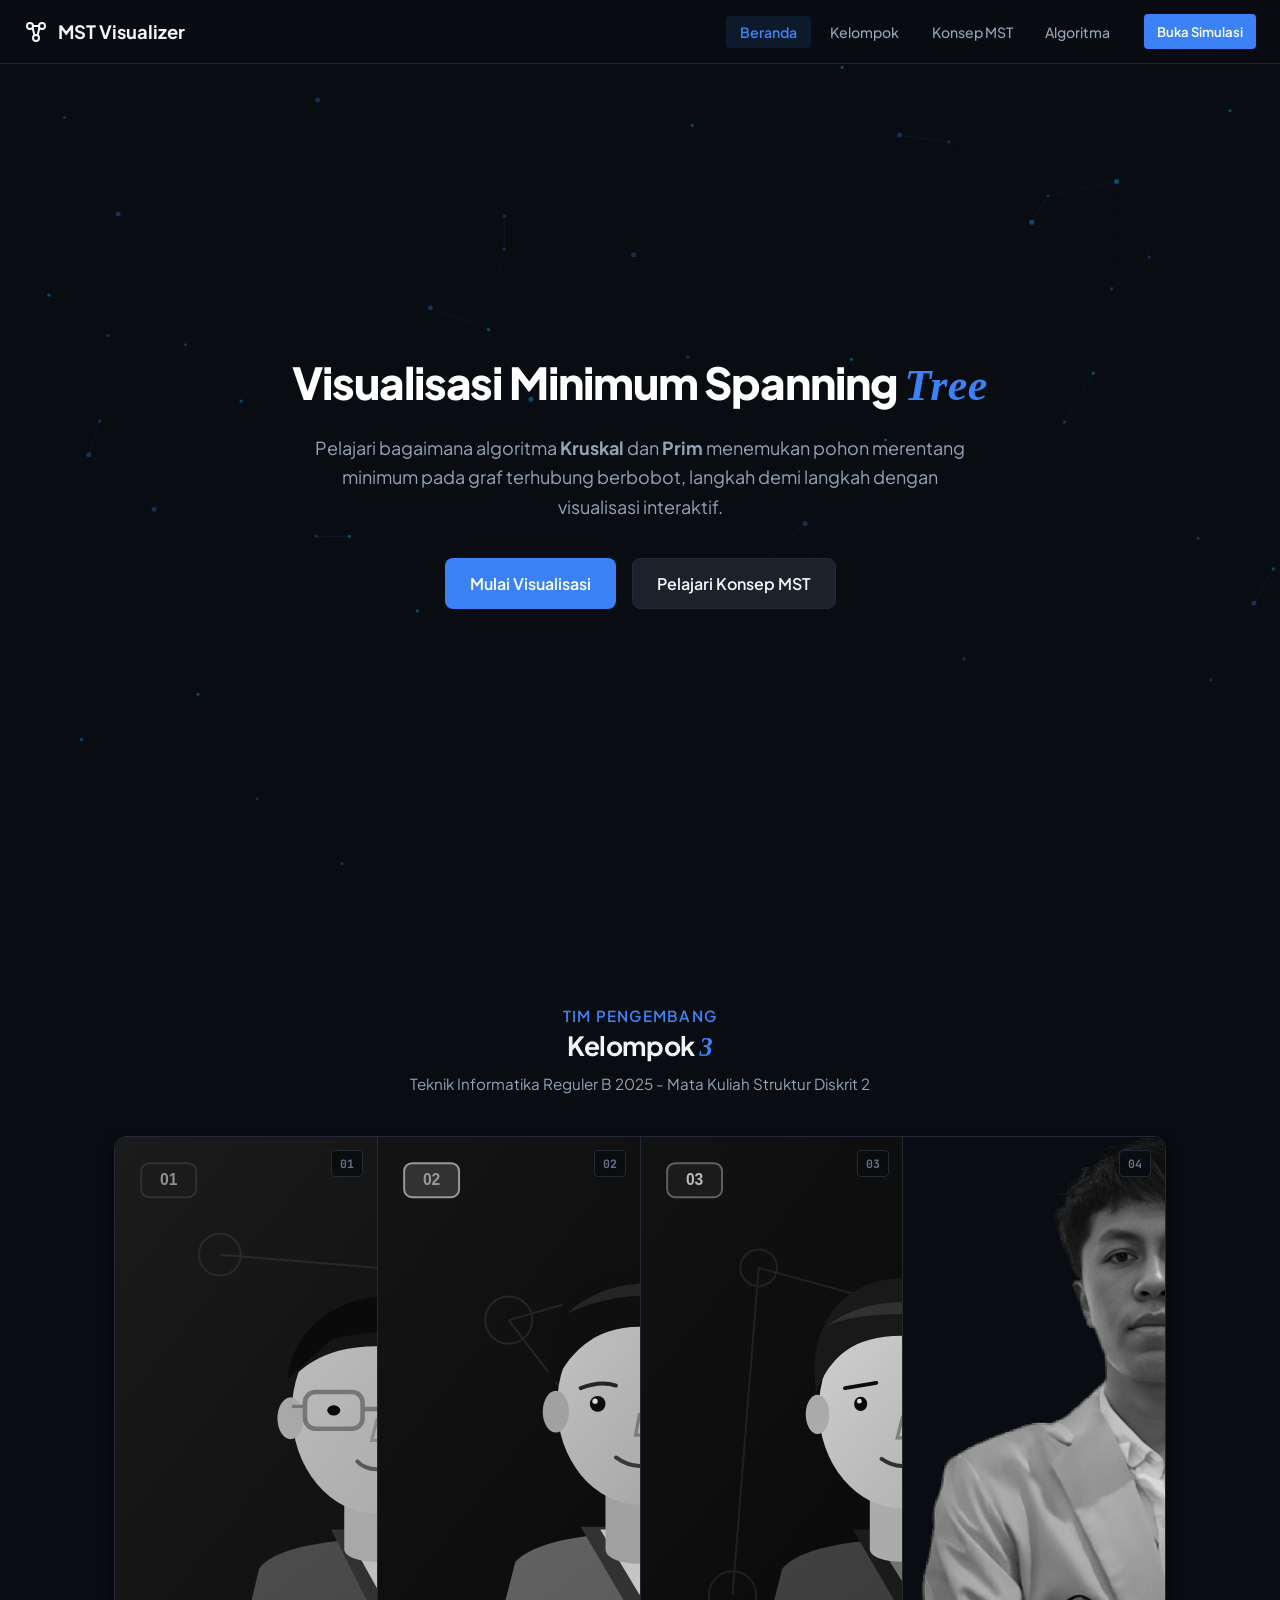
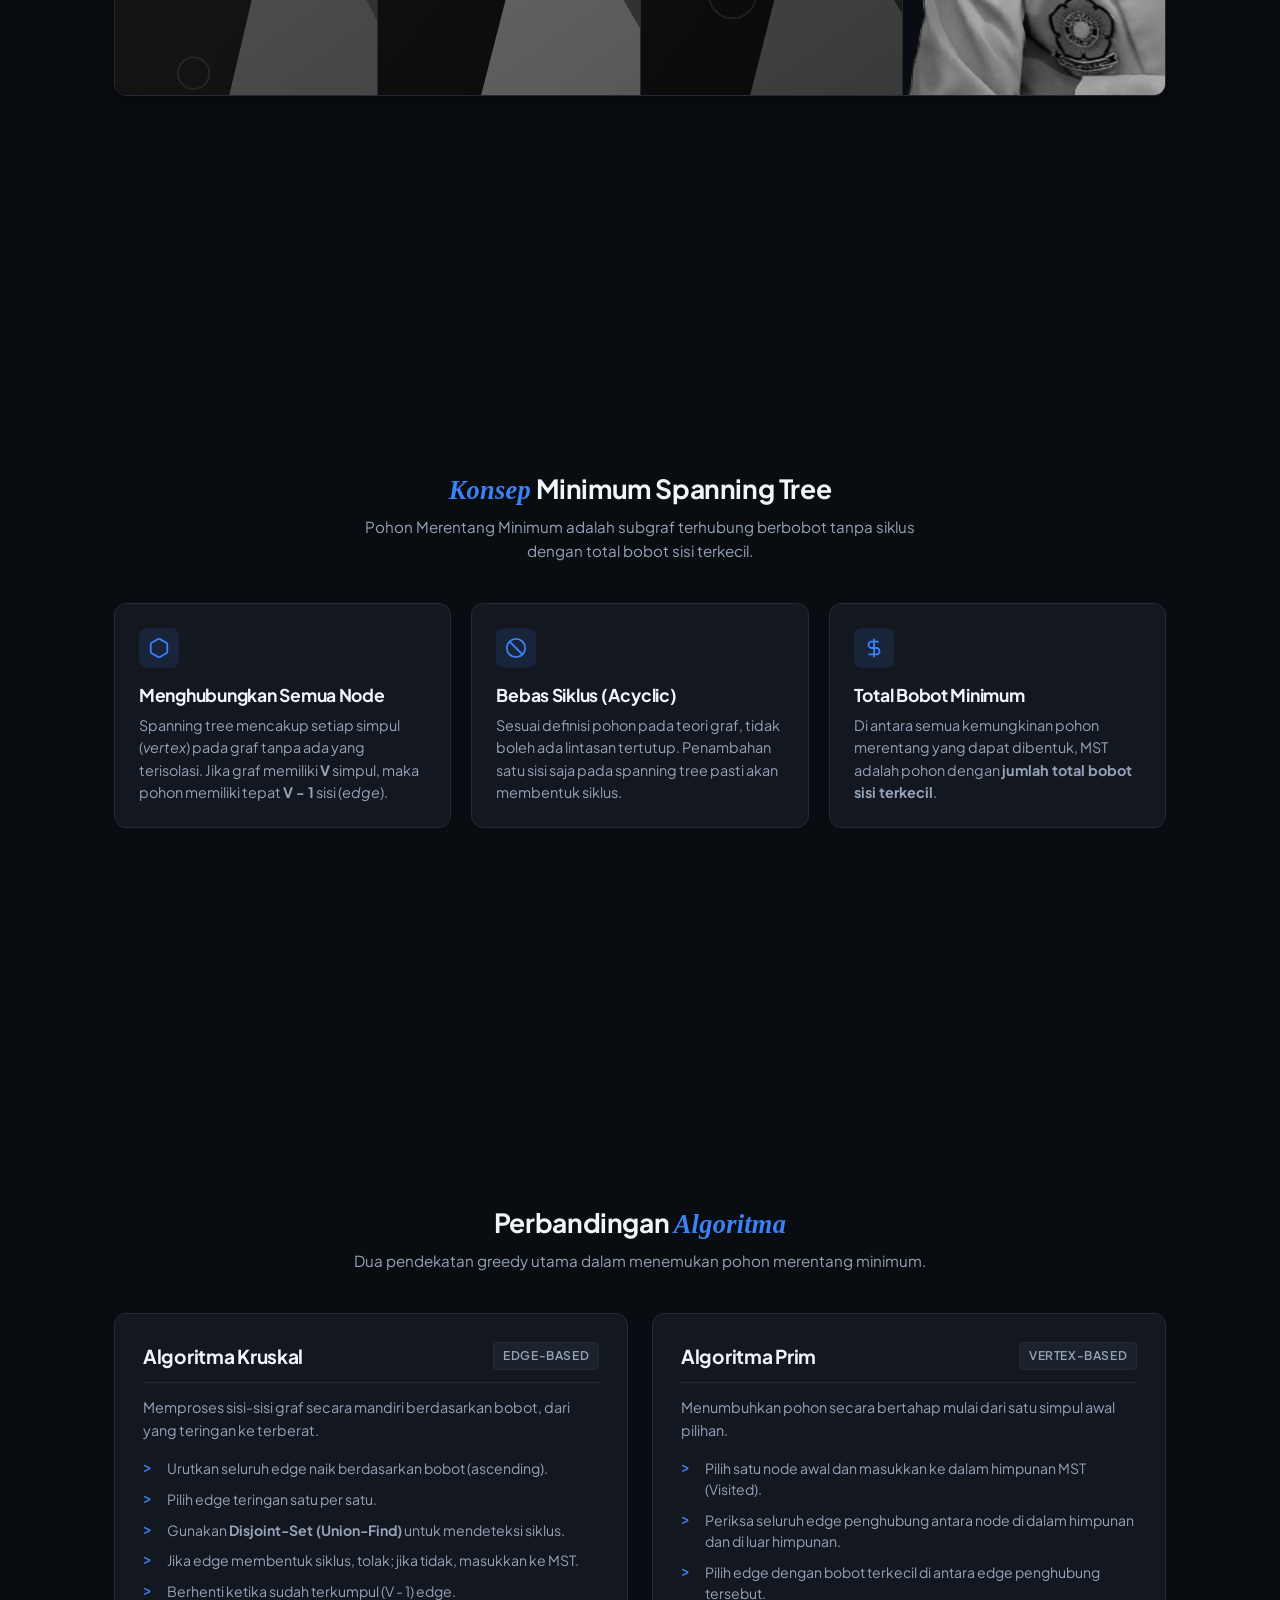
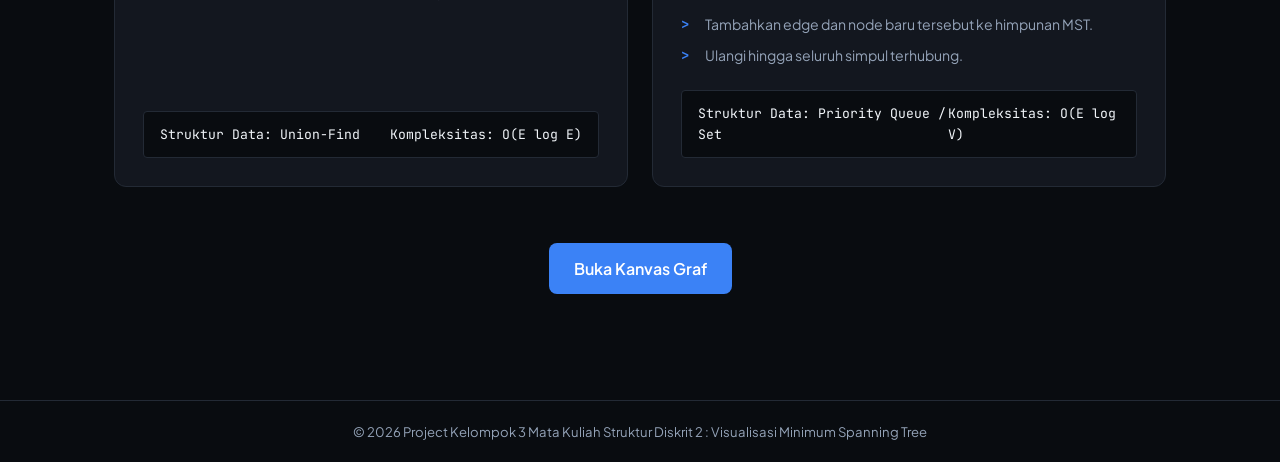
==== commit 3cbcc603: "style: add serif italic font on every section LP" ====
--- a/index.html
+++ b/index.html
@@ -68,7 +68,7 @@
   <main>
     <!-- Section 1: Hero Section (min-h-screen) -->
     <section id="hero" class="landing-hero min-h-screen">
-      <h1 class="hero-title">Visualisasi Minimum Spanning Tree</h1>
+      <h1 class="hero-title">Visualisasi Minimum Spanning <span class="title-accent-word">Tree</span></h1>
       <p class="hero-description">
         Pelajari bagaimana algoritma <strong>Kruskal</strong> dan <strong>Prim</strong> menemukan pohon merentang minimum pada graf terhubung berbobot, langkah demi langkah dengan visualisasi interaktif.
       </p>
@@ -85,7 +85,7 @@
       <div class="team-inner">
         <div class="section-header">
           <p class="section-subtitle-tag">Tim Pengembang</p>
-          <h2>Kelompok 3</h2>
+          <h2>Kelompok <span class="title-accent-word">3</span></h2>
           <p>Teknik Informatika Reguler B 2025 - Mata Kuliah Struktur Diskrit 2</p>
         </div>
         
@@ -158,7 +158,7 @@
     <section id="konsep" class="section-container min-h-screen">
       <div class="section-inner">
         <div class="section-header">
-          <h2>Konsep Minimum Spanning Tree (MST)</h2>
+          <h2><span class="title-accent-word">Konsep</span> Minimum Spanning Tree</h2>
           <p>Pohon Merentang Minimum adalah subgraf terhubung berbobot tanpa siklus dengan total bobot sisi terkecil.</p>
         </div>
 
@@ -207,7 +207,7 @@
     <section id="algoritma" class="section-container min-h-screen">
       <div class="section-inner">
         <div class="section-header">
-          <h2>Perbandingan Algoritma</h2>
+          <h2>Perbandingan <span class="title-accent-word">Algoritma</span></h2>
           <p>Dua pendekatan greedy utama dalam menemukan pohon merentang minimum.</p>
         </div>
 
--- a/css/base.css
+++ b/css/base.css
@@ -433,6 +433,16 @@
 
 .nav-toggle[aria-expanded="true"] .hamburger-bar:nth-child(3) {
   transform: translateY(-7px) rotate(-45deg);
+}
+
+/* Tipografi Aksen Kata Terakhir Judul Section (Serif Italic Biru Primer CTA) */
+.title-accent-word,
+.title-accent-serif {
+  font-family: var(--font-serif-accent);
+  font-style: italic;
+  font-weight: 600;
+  color: var(--primary);
+  letter-spacing: 0.01em;
 }
 
 /* Tipografi Aksen Editorial Klasik (Pola 'together' italic serif gold) */
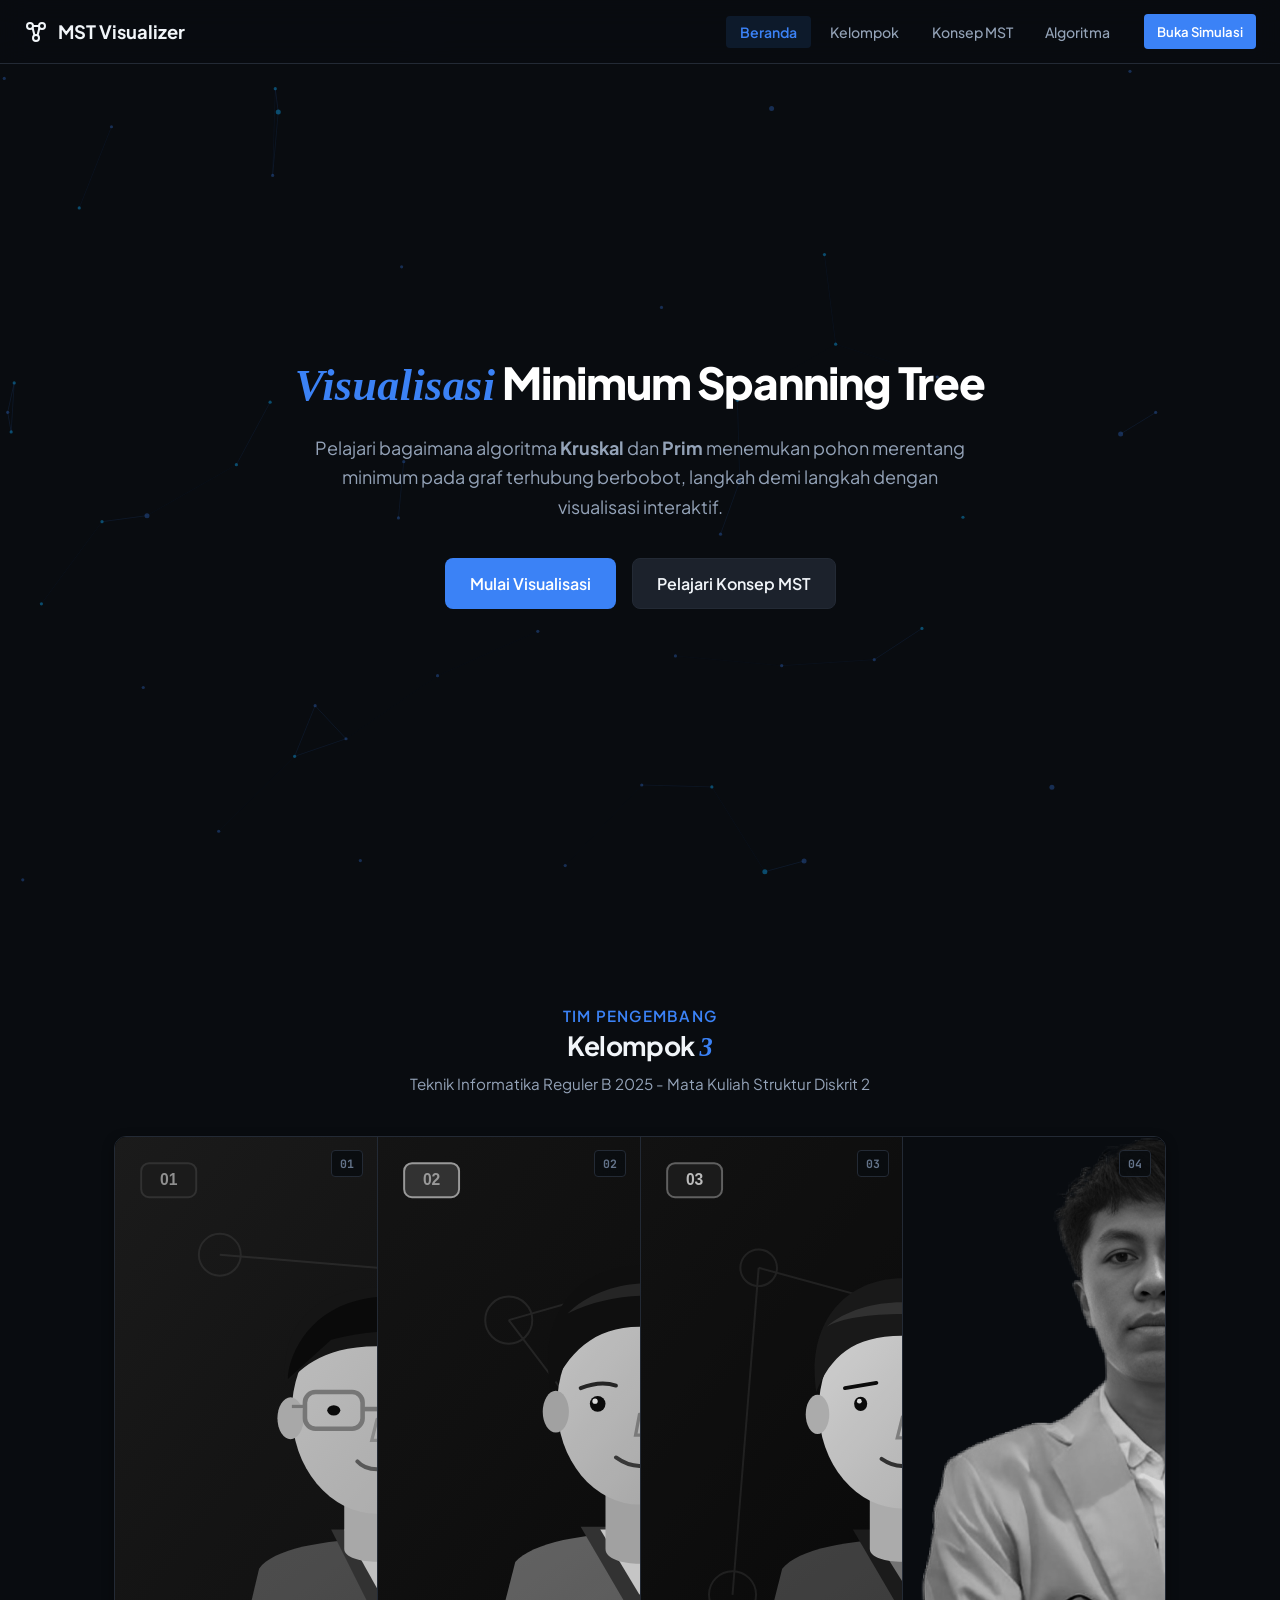
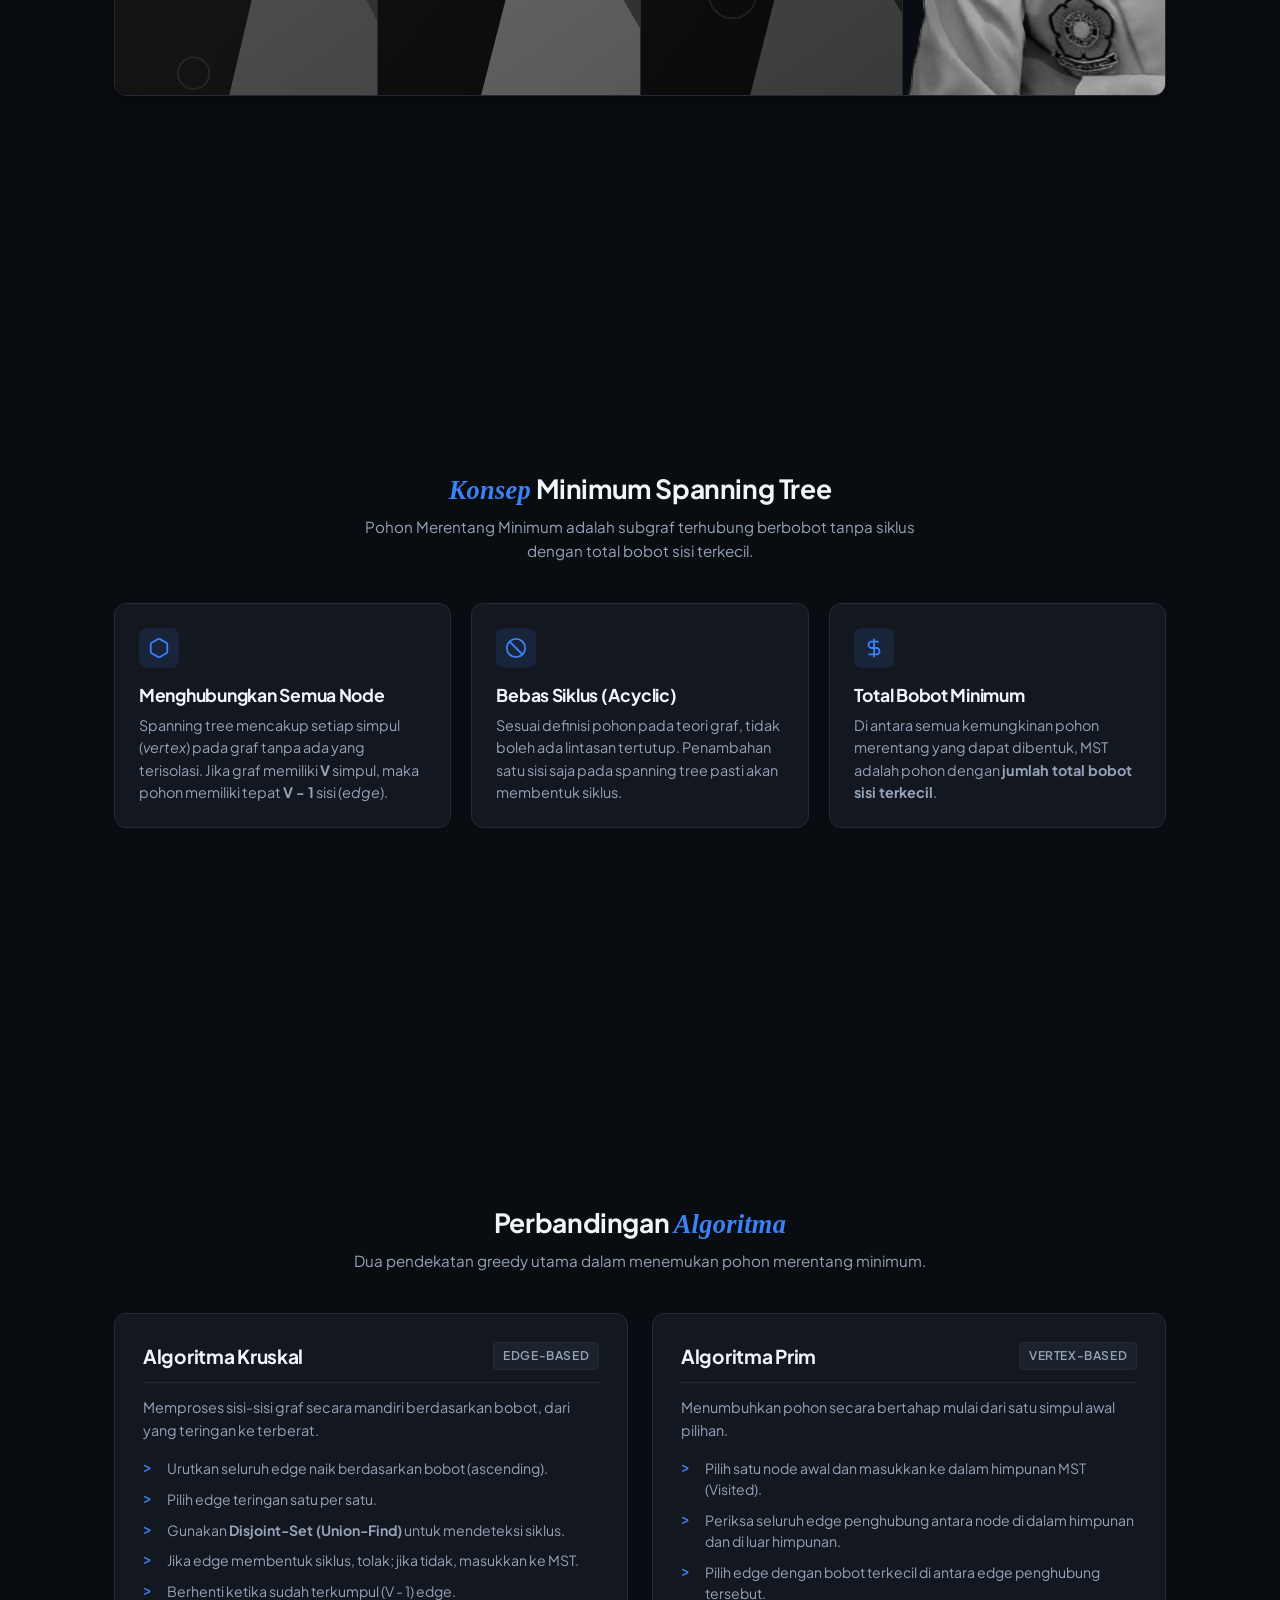
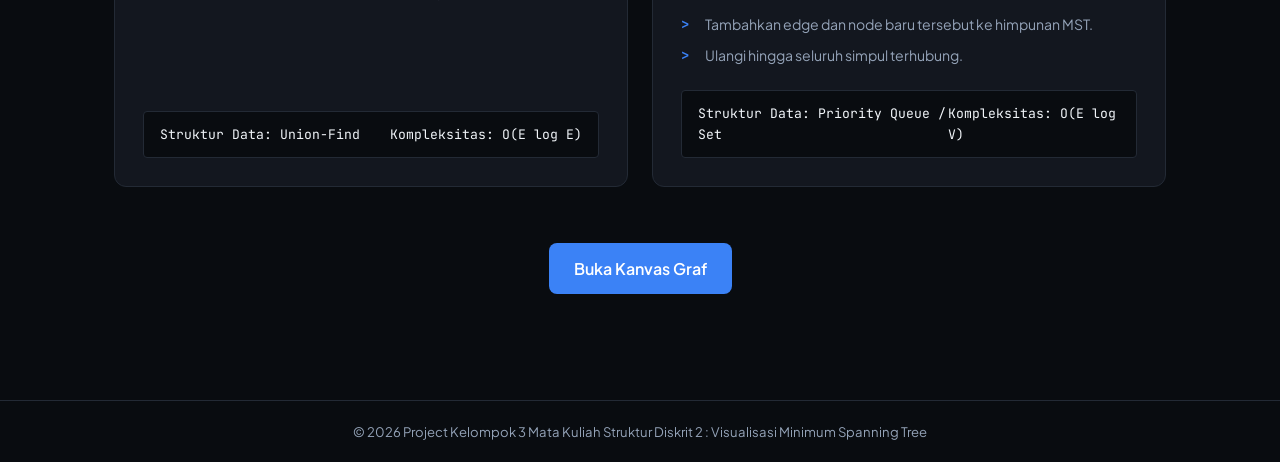
==== commit 983431f2: "style: swap title-accent-word on hero section" ====
--- a/index.html
+++ b/index.html
@@ -68,7 +68,7 @@
   <main>
     <!-- Section 1: Hero Section (min-h-screen) -->
     <section id="hero" class="landing-hero min-h-screen">
-      <h1 class="hero-title">Visualisasi Minimum Spanning <span class="title-accent-word">Tree</span></h1>
+      <h1 class="hero-title"><span class="title-accent-word">Visualisasi</span> Minimum Spanning Tree</h1>
       <p class="hero-description">
         Pelajari bagaimana algoritma <strong>Kruskal</strong> dan <strong>Prim</strong> menemukan pohon merentang minimum pada graf terhubung berbobot, langkah demi langkah dengan visualisasi interaktif.
       </p>
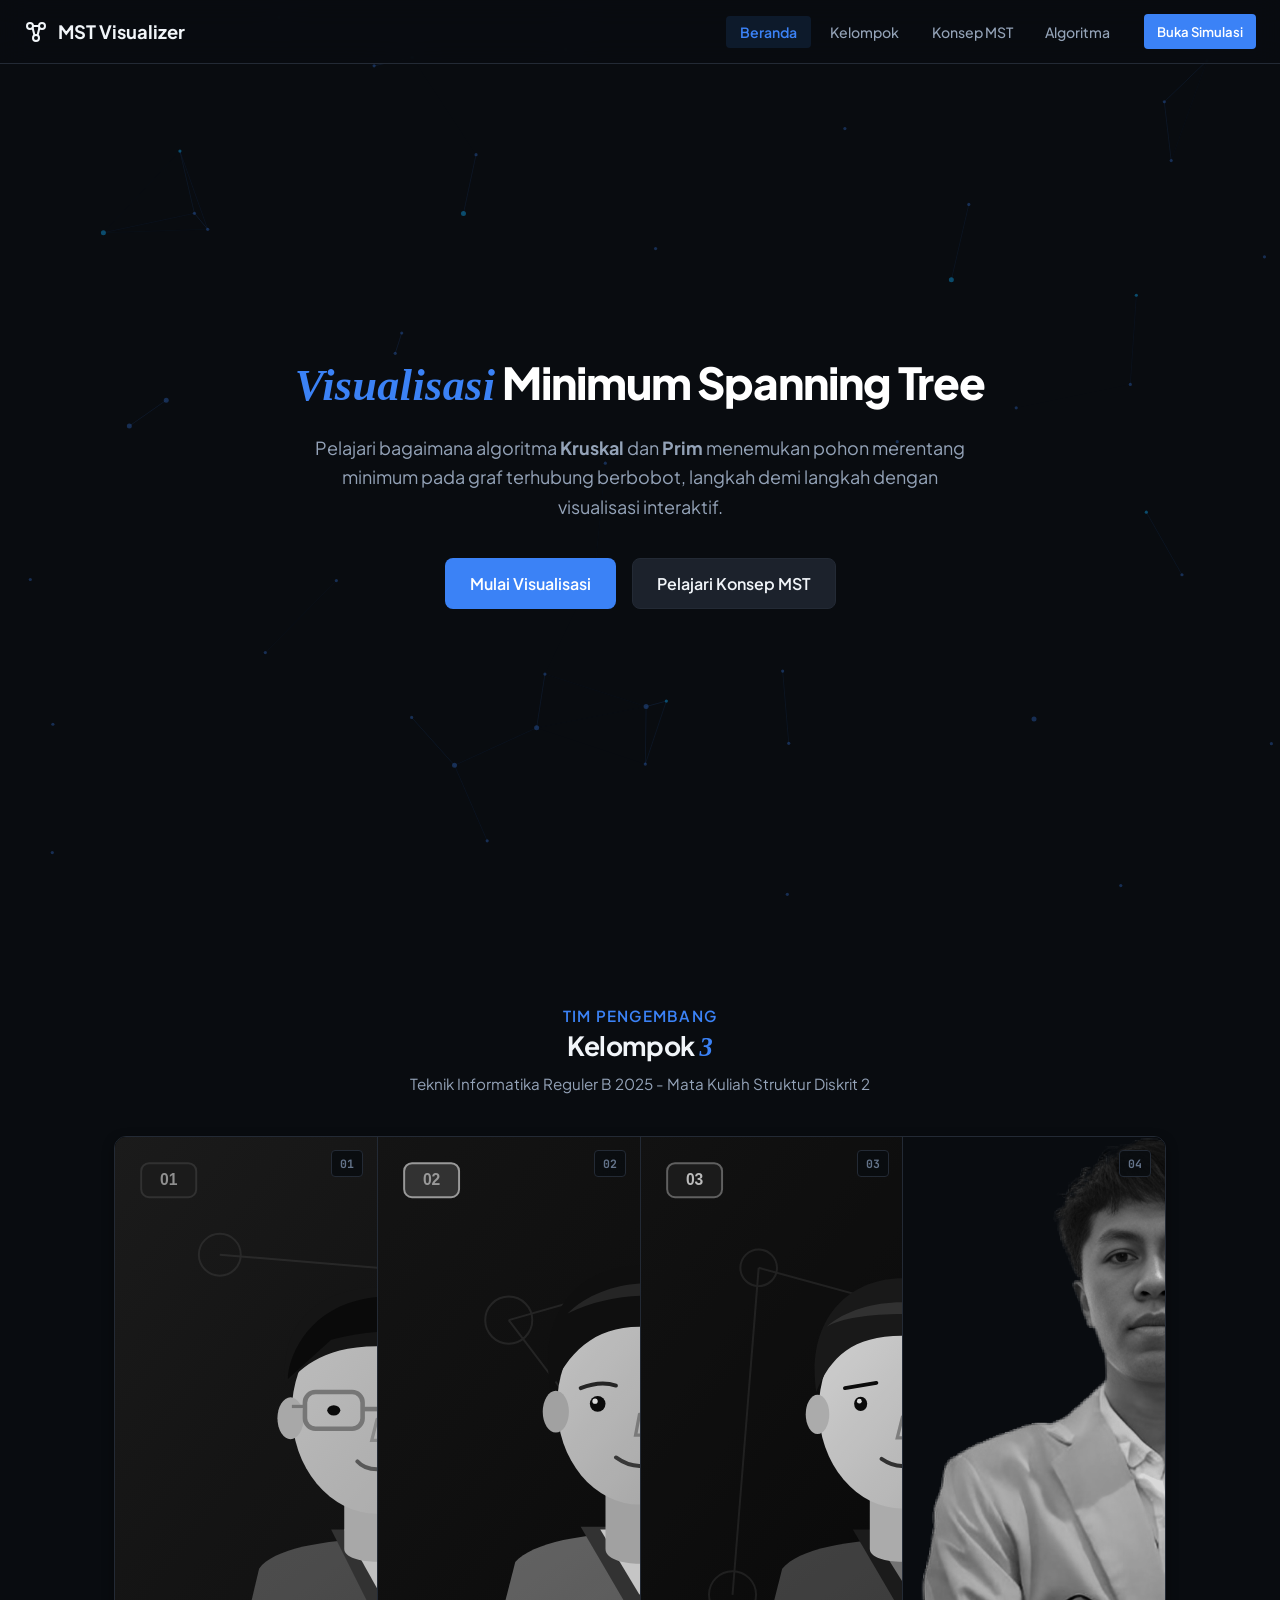
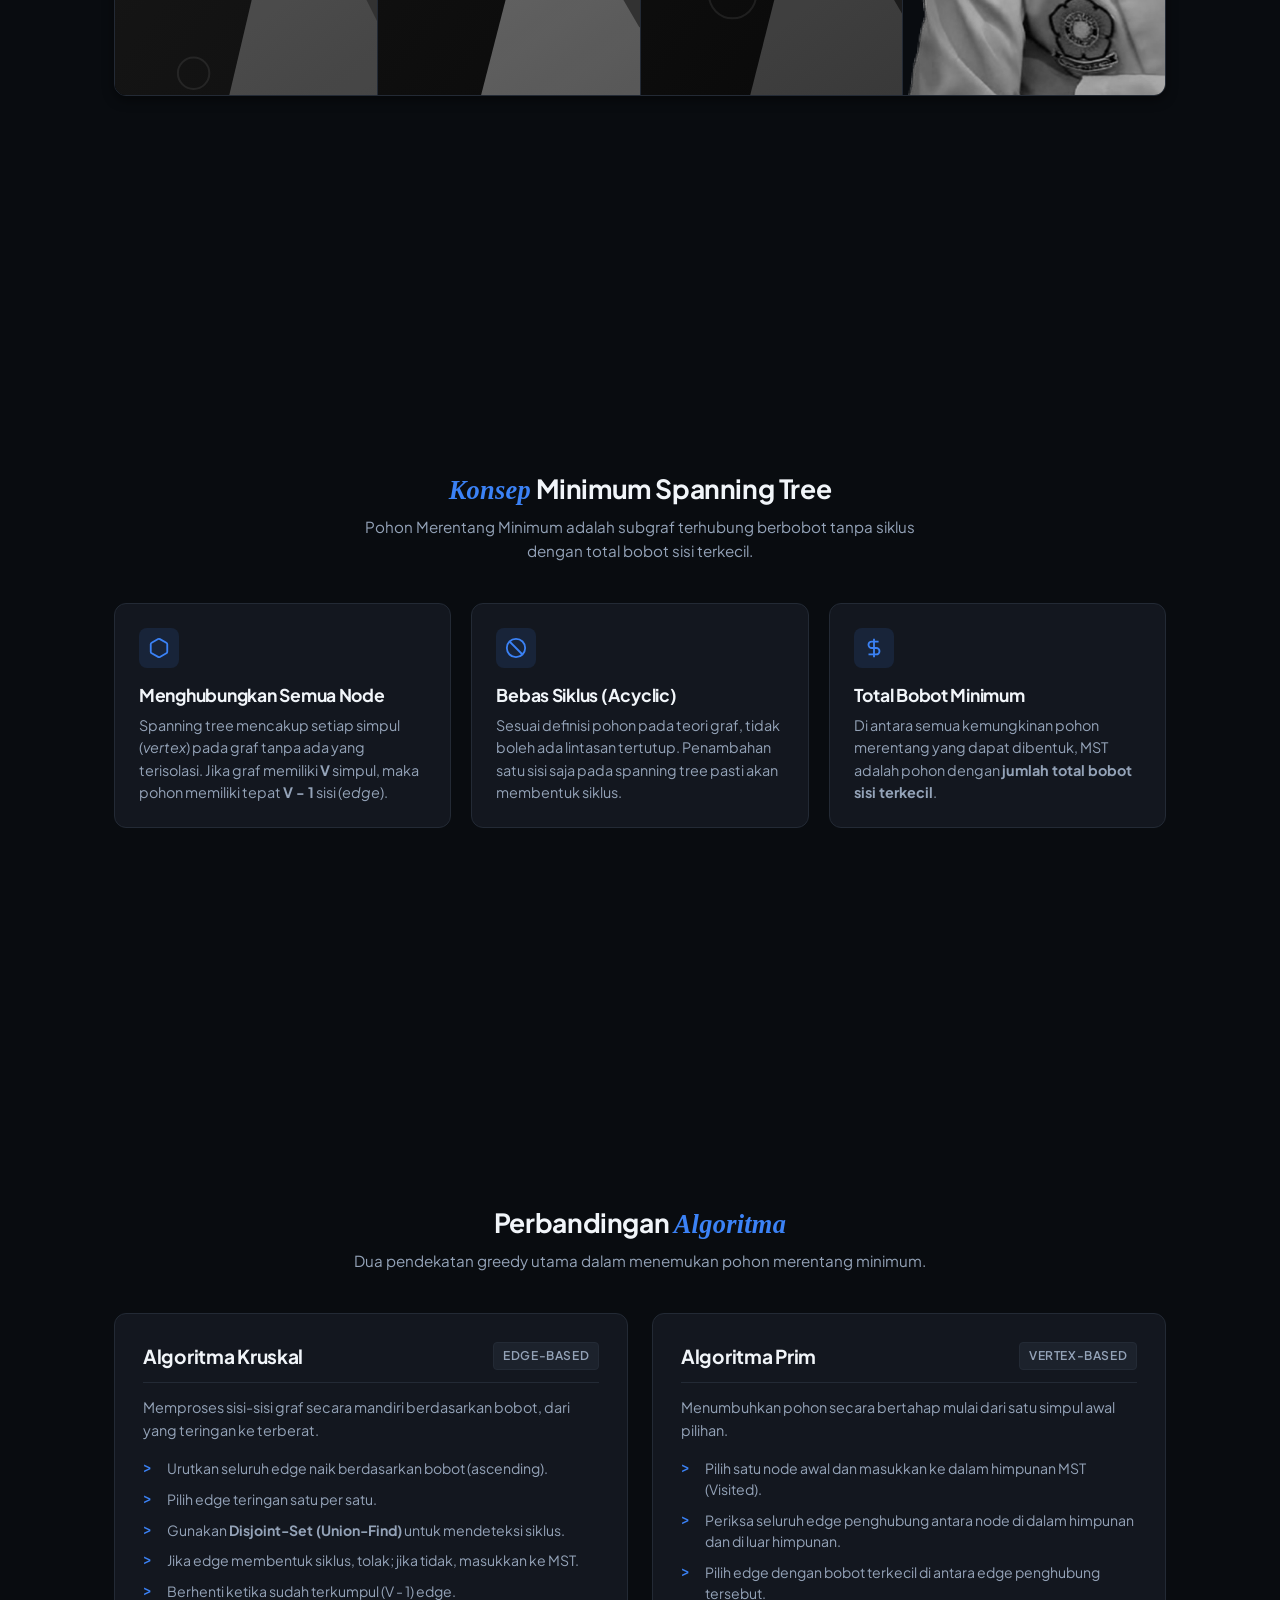
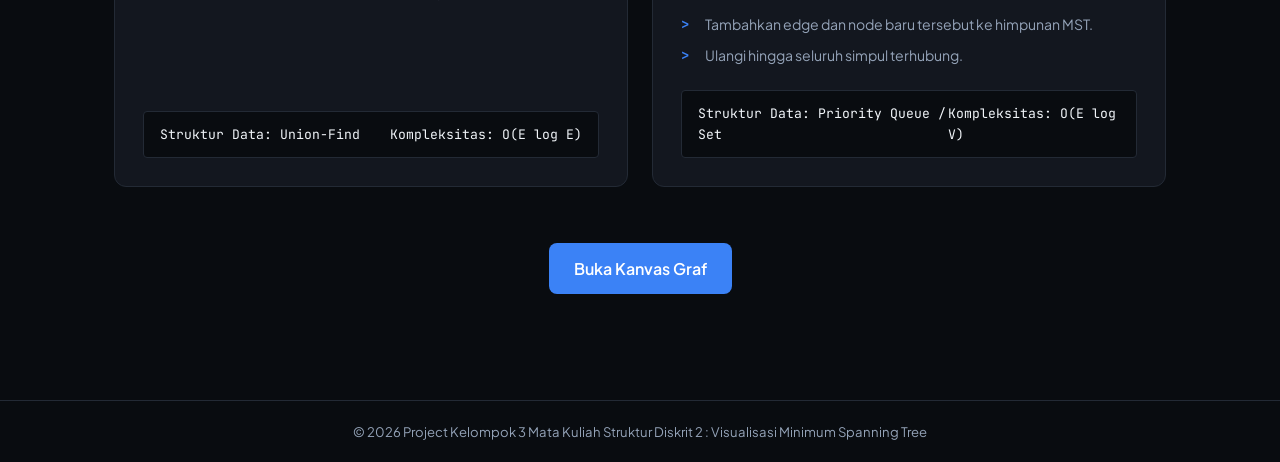
==== commit 2a777804: "feat: add favicon" ====
--- a/index.html
+++ b/index.html
@@ -4,6 +4,7 @@
   <meta charset="UTF-8">
   <meta name="viewport" content="width=device-width, initial-scale=1.0">
   <title>Visualisasi Minimum Spanning Tree (MST) | Struktur Diskrit</title>
+  <link rel="shortcut icon" href="images/favicon.svg" type="image/x-icon">
   <link rel="stylesheet" href="css/base.css">
   <link rel="stylesheet" href="css/landing.css">
 </head>
